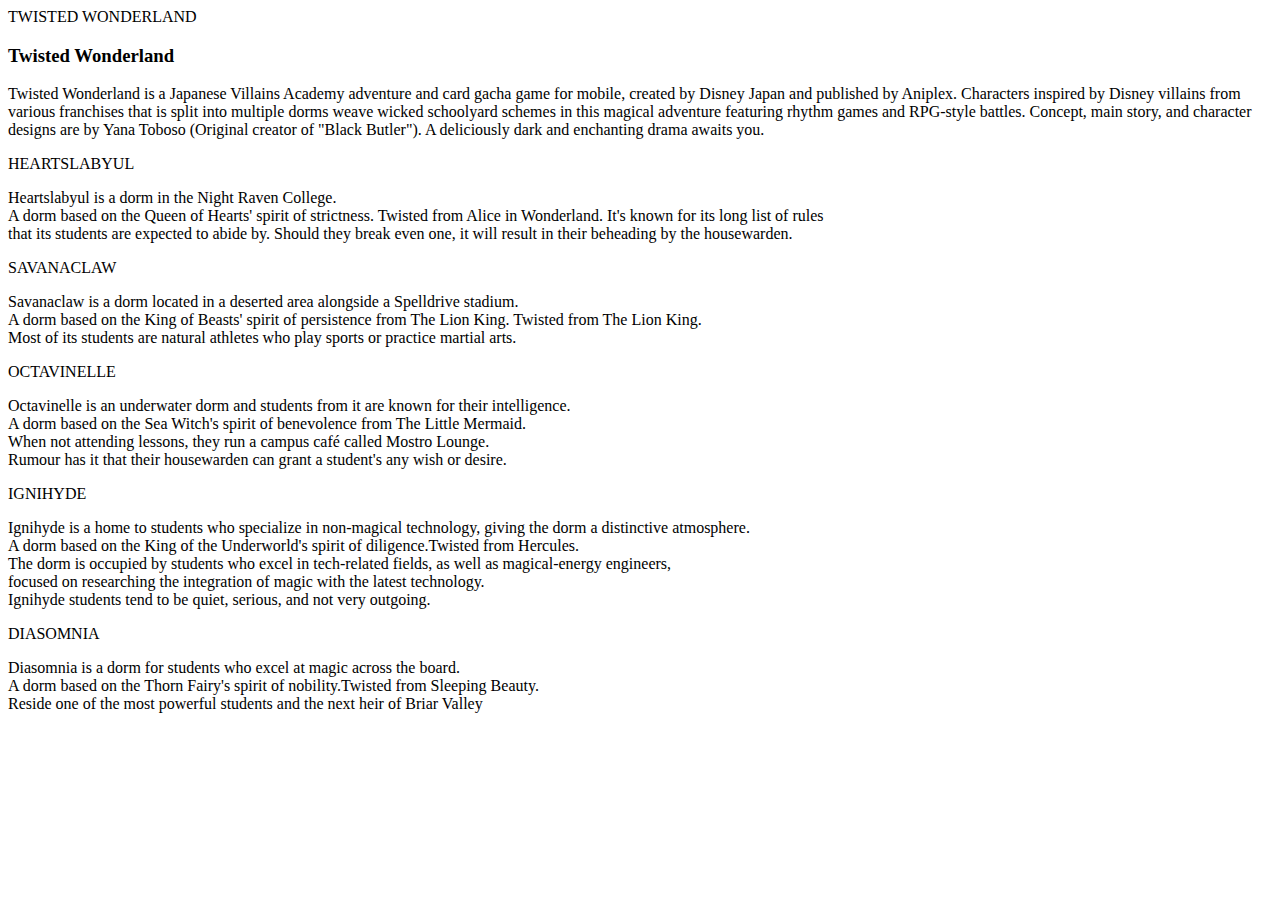
==== index.html @ 28bdd107 "Create index.html" ====
<html lang="en">
<head>
    <meta charset="UTF-8">
    <meta name="viewport" content="width=device-width, initial-scale=1.0">
    <title>Document</title>
    <link rel="stylesheet" href="style.css">
</head>
<body>
    <div class="bg">
        <div class="caption">
            <span class="border">TWISTED WONDERLAND</span>
        </div></div>
    <div class="parallax"></div>
<div class="word">
    <h3>Twisted Wonderland</h3>
        <p>Twisted Wonderland is a Japanese Villains Academy adventure and card gacha game for mobile, created by Disney Japan and published by Aniplex. Characters inspired by Disney villains from various franchises that is split into multiple dorms weave wicked schoolyard schemes in this magical adventure featuring rhythm games and RPG-style battles. Concept, main story, and character designs are by Yana Toboso (Original creator of "Black Butler").
            A deliciously dark and enchanting drama awaits you.</p>
</div>
<div class="Bg2">
    <div class="caption2">
        <span class="border2">HEARTSLABYUL</span>
    </div>

</div>
<div class="seken">
    <p>
        Heartslabyul is a dorm in the Night Raven College.<br>
        A dorm based on the Queen of Hearts' spirit of strictness. Twisted from Alice in Wonderland. It's known for its long list of rules<br>that its students are expected to abide by. Should they break even one, it will result in their beheading by the housewarden.
    </p>
</div>
    <div class="Bg3">
        <div class="caption3">
            <span class="border3">SAVANACLAW</span>
        </div></div>
        <div class="seken2">
     <p>
        Savanaclaw is a dorm located in a deserted area alongside a Spelldrive stadium.<br>
        A dorm based on the King of Beasts' spirit of persistence from The Lion King.
        Twisted from The Lion King.<br>Most of its students are natural athletes who play sports or practice martial arts.
    </p>
</div>
</div>
<div class="Bg4">
    <div class="caption4">
        <span class="border4">OCTAVINELLE</span>
    </div></div>
    <div class="seken4">
 <p>
    Octavinelle is an underwater dorm and students from it are known for their intelligence.
    <br>A dorm based on the Sea Witch's spirit of benevolence from The Little Mermaid.
    <br>When not attending lessons, they run a campus café called Mostro Lounge.
    <br>Rumour has it that their housewarden can grant a student's any wish or desire.
</p>
</div>
<div class="Bg5">
    <div class="caption5">
        <span class="border5">IGNIHYDE</span>
    </div></div>
    <div class="seken5">
 <p>
    Ignihyde is a home to students who specialize in non-magical technology, giving the dorm a distinctive atmosphere.
    <br>A dorm based on the King of the Underworld's spirit of diligence.Twisted from Hercules.
    <br>The dorm is occupied by students who excel in tech-related fields, as well as magical-energy engineers,
    <br>focused on researching the integration of magic with the latest technology.
    <br>Ignihyde students tend to be quiet, serious, and not very outgoing.
</p>
</div>
</div>
</div>
<div class="Bg6">
    <div class="caption6">
        <span class="border6">DIASOMNIA</span>
    </div></div>
    <div class="seken6">
 <p>
    Diasomnia is a dorm for students who excel at magic across the board.
    <br>A dorm based on the Thorn Fairy's spirit of nobility.Twisted from Sleeping Beauty.
    <br>Reside one of the most powerful students and the next heir of Briar Valley
</p>
</div>
</div>
    
</div>
</body>
</html>
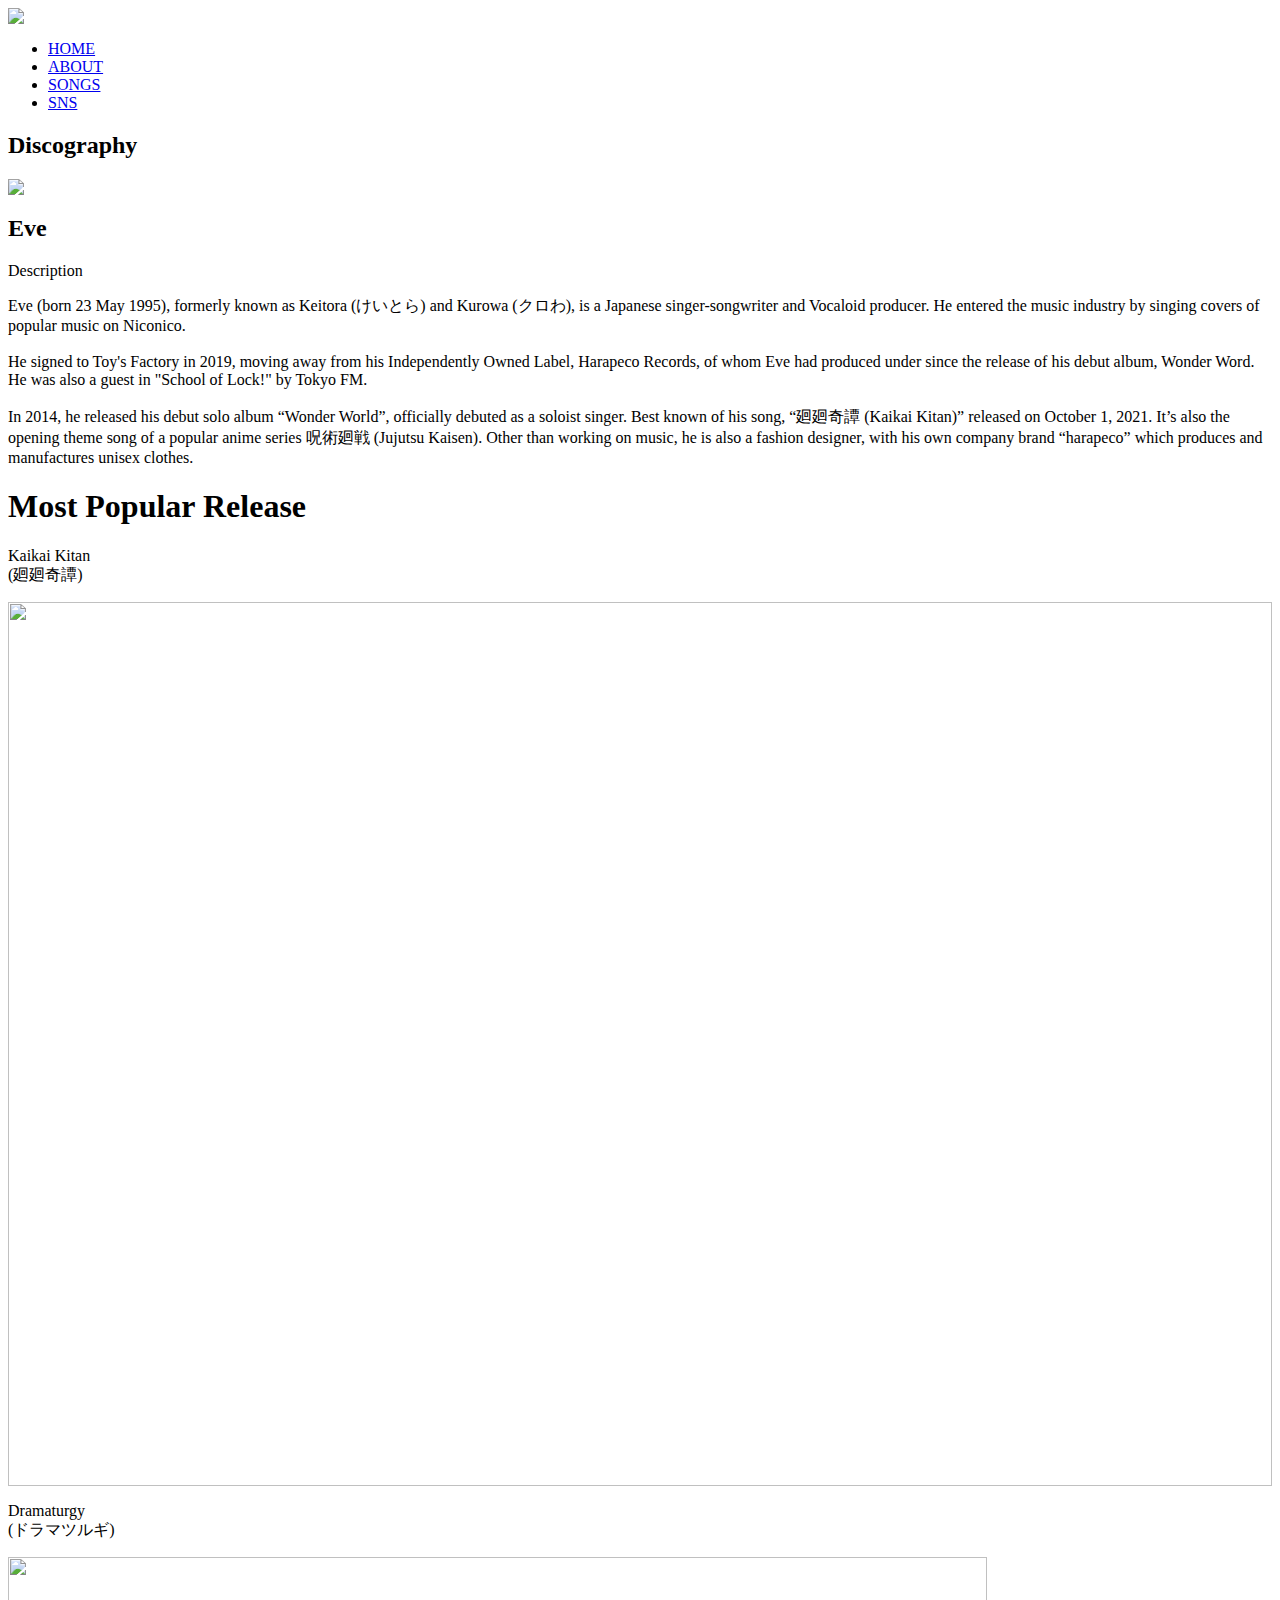
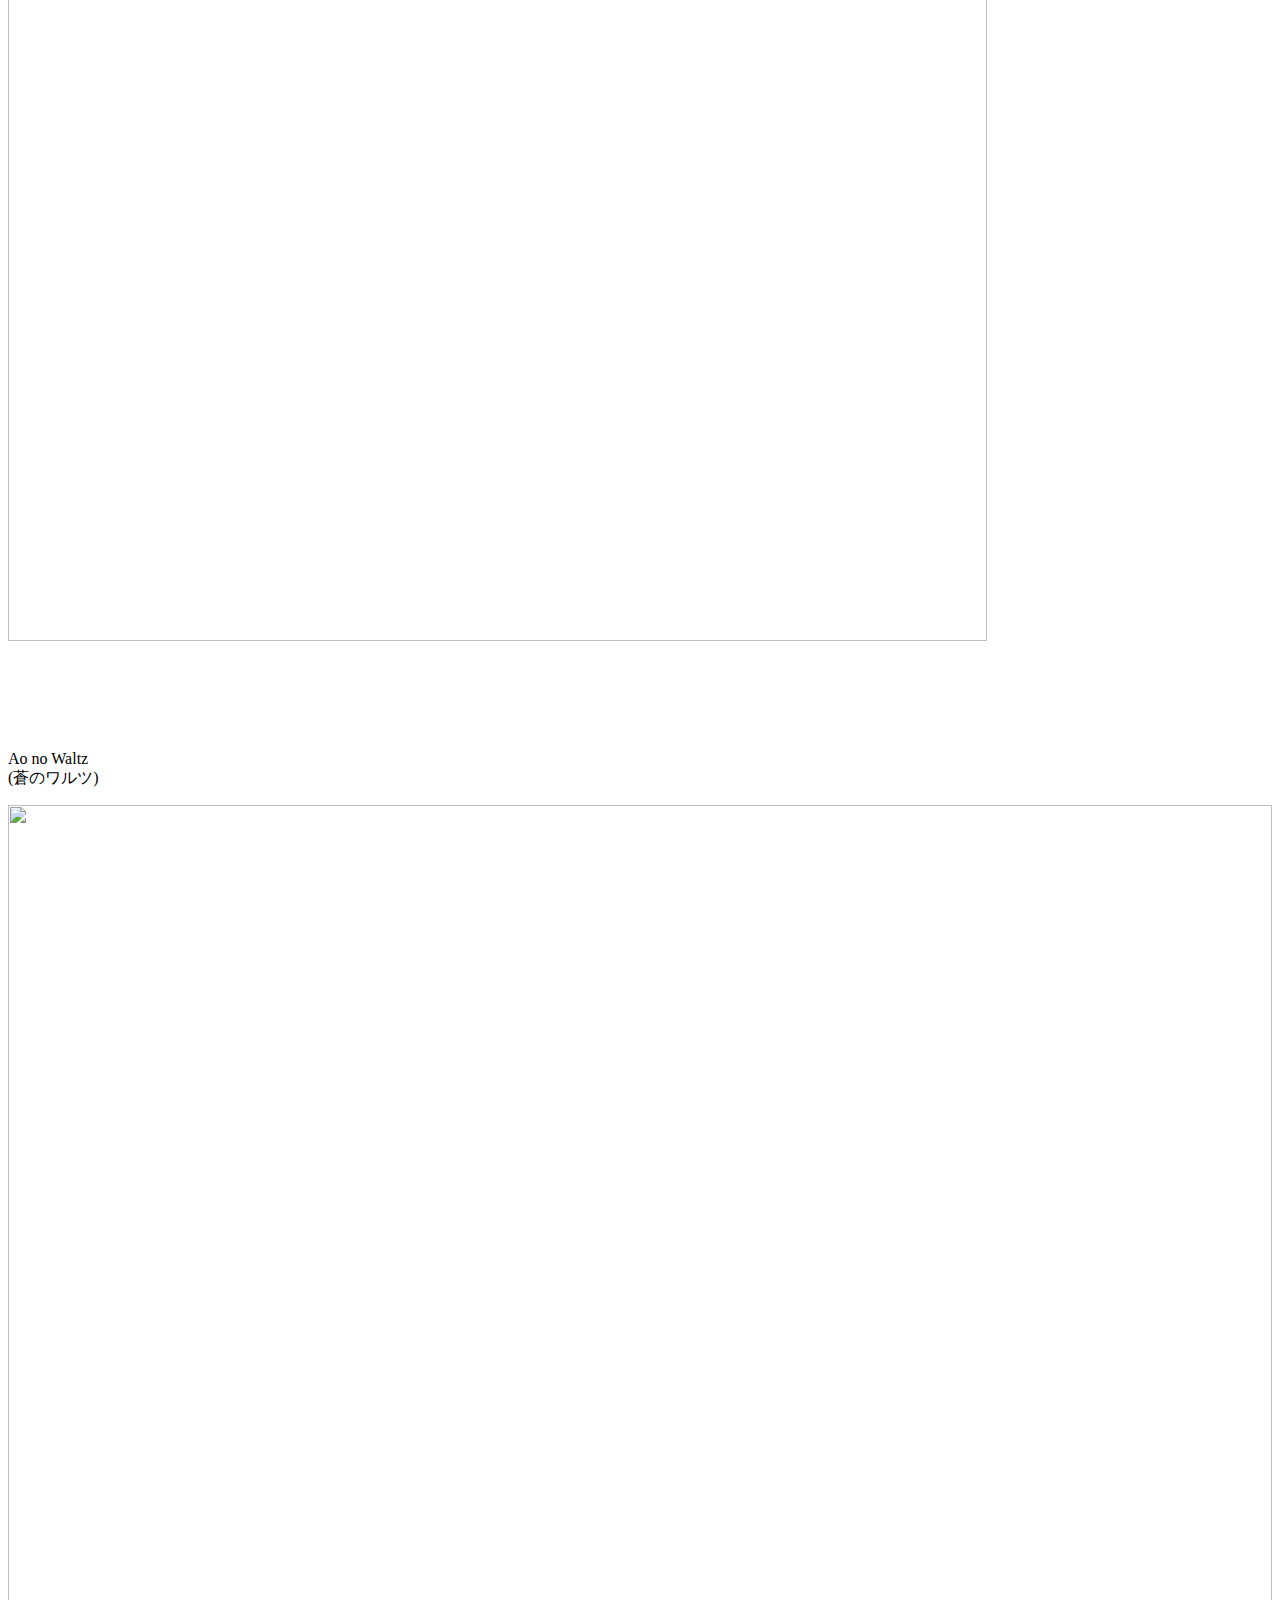
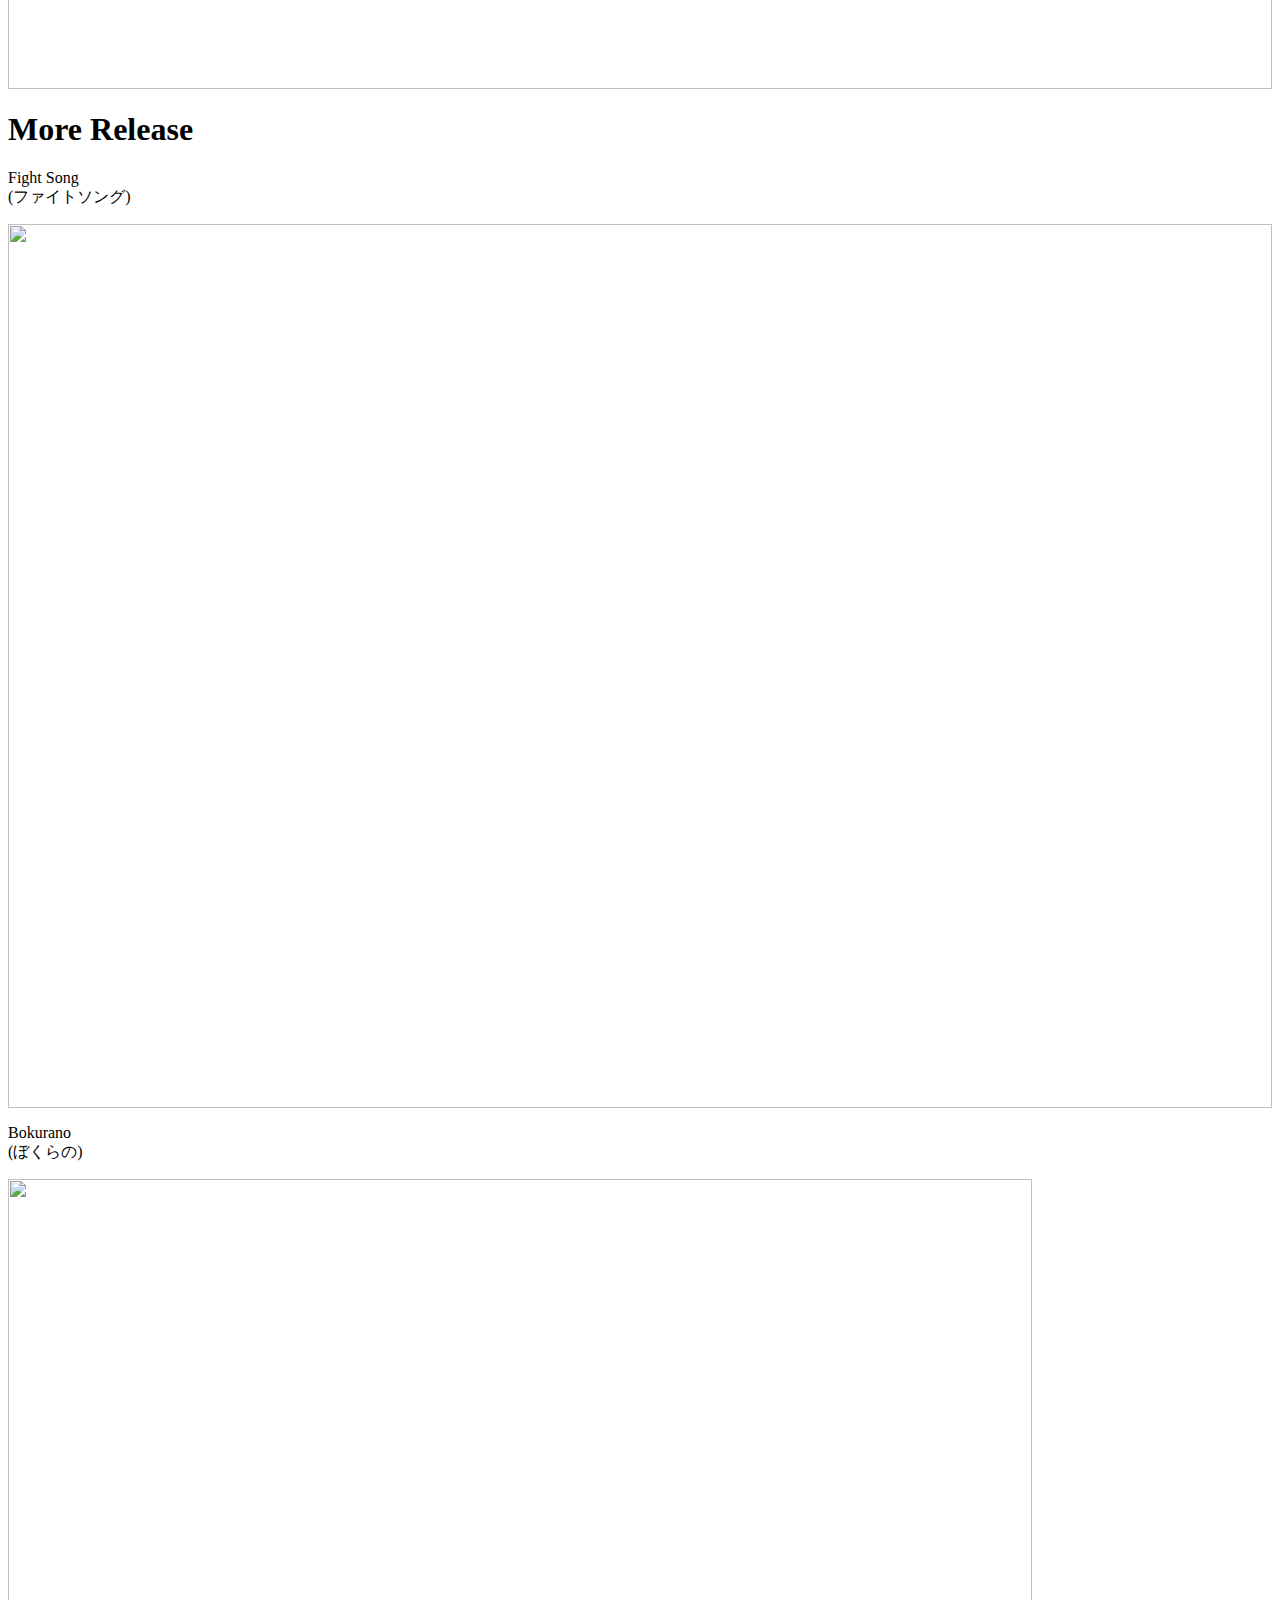
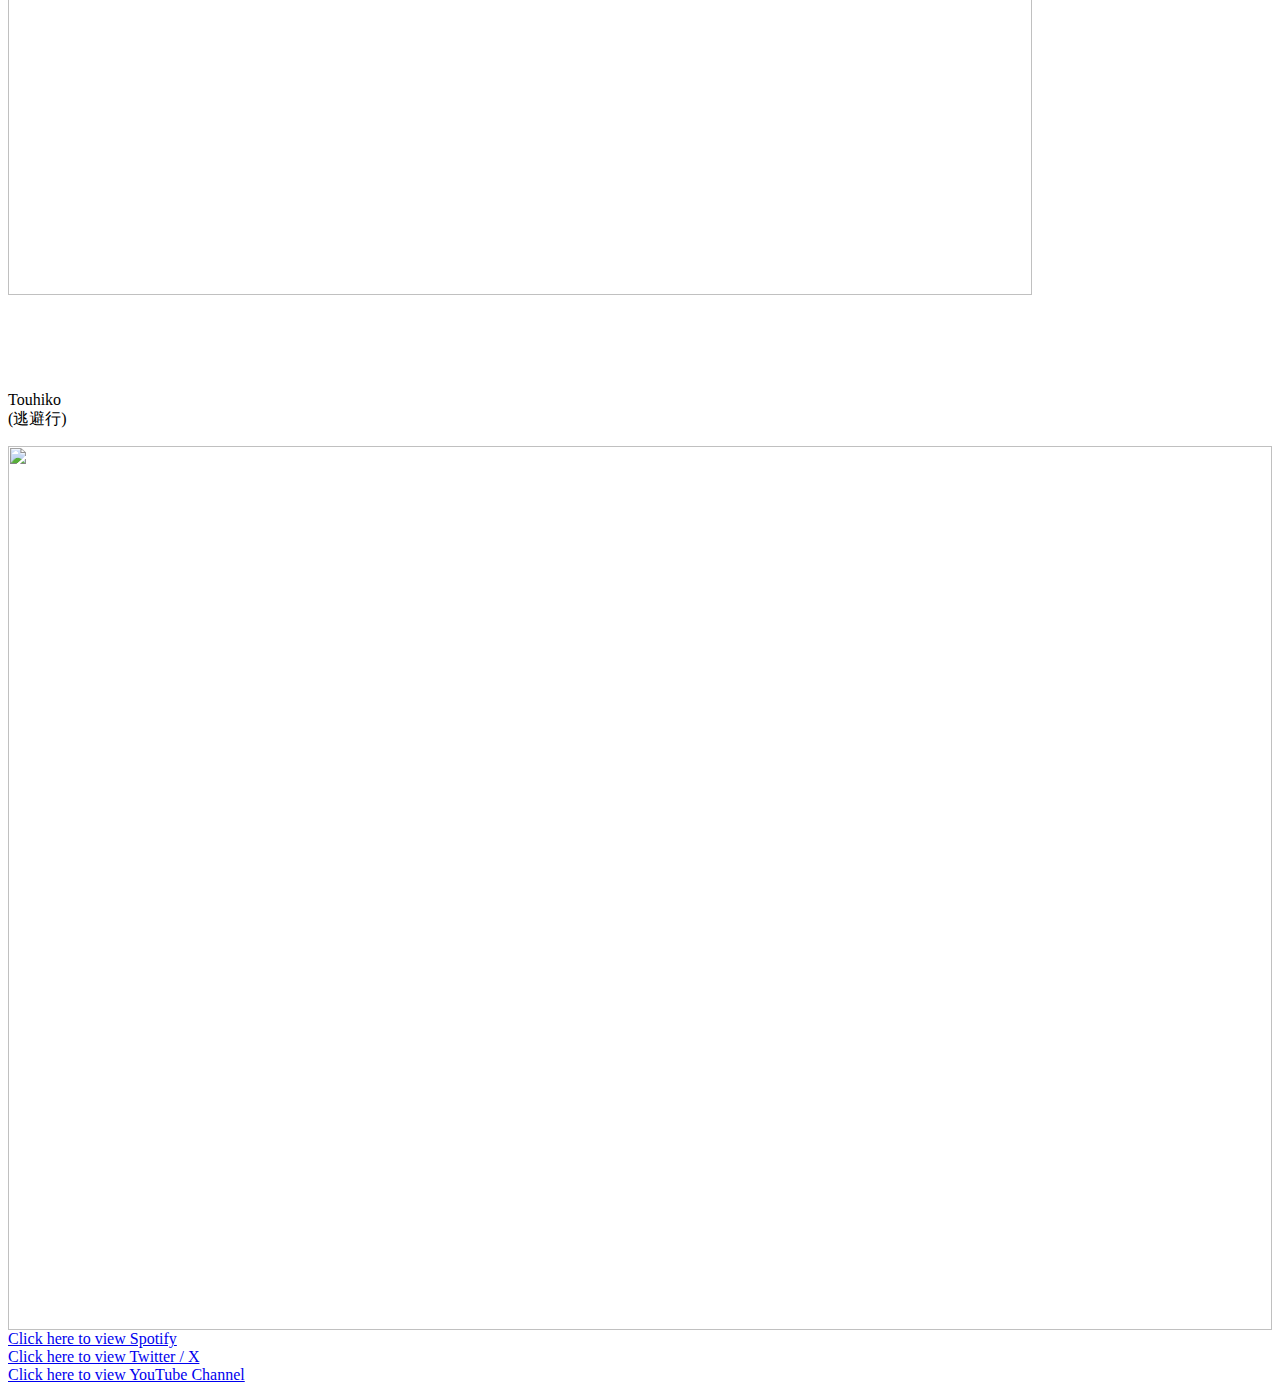
==== commit 91927f45: "Update index.html" ====
--- a/index.html
+++ b/index.html
@@ -2,84 +2,76 @@
 <head>
     <meta charset="UTF-8">
     <meta name="viewport" content="width=device-width, initial-scale=1.0">
-    <title>Document</title>
+    <title>Singe Web Page Design</title>
     <link rel="stylesheet" href="style.css">
 </head>
 <body>
-    <div class="bg">
-        <div class="caption">
-            <span class="border">TWISTED WONDERLAND</span>
-        </div></div>
-    <div class="parallax"></div>
-<div class="word">
-    <h3>Twisted Wonderland</h3>
-        <p>Twisted Wonderland is a Japanese Villains Academy adventure and card gacha game for mobile, created by Disney Japan and published by Aniplex. Characters inspired by Disney villains from various franchises that is split into multiple dorms weave wicked schoolyard schemes in this magical adventure featuring rhythm games and RPG-style battles. Concept, main story, and character designs are by Yana Toboso (Original creator of "Black Butler").
-            A deliciously dark and enchanting drama awaits you.</p>
-</div>
-<div class="Bg2">
-    <div class="caption2">
-        <span class="border2">HEARTSLABYUL</span>
+    <div class="grid-container">
+    <div class="header">
+        <img class="logo" src="evee logo.svg">
+    <ul>
+        <li><a href="home.html">HOME</a></li>
+        <li><a href="about.html">ABOUT</a></li>
+        <li><a href="songs.html">SONGS</a></li>
+        <li><a href="sns.html">SNS</a></li>
+    </ul>  
+        <h2>Discography</h2>
+        <img src="Eveee.png" style="max-width:30%;height: auto;">
+        <h2>Eve</h2>
+    </div>
+   
+    <div class="description">
+        <h>Description</h>
+        <p>Eve (born 23 May 1995), formerly known as Keitora (けいとら) and Kurowa (クロわ), is a Japanese singer-songwriter and Vocaloid producer. He entered the music industry by singing covers of popular music on Niconico.
+        <br><br>He signed to Toy's Factory in 2019, moving away from his Independently Owned Label, Harapeco Records, of whom Eve had produced under since the release of his debut album, Wonder Word. He was also a guest in "School of Lock!" by Tokyo FM.
+        <br><br>In 2014, he released his debut solo album “Wonder World”, officially debuted as a soloist singer.
+
+        Best known of his song, “廻廻奇譚 (Kaikai Kitan)” released on October 1, 2021. It’s also the opening theme song of a popular anime series 呪術廻戦 (Jujutsu Kaisen).
+        
+        Other than working on music, he is also a fashion designer, with his own company brand “harapeco” which produces and manufactures unisex clothes.
+        
+        
+    </p>
+    </div>
+    <div class="middle">
+        <h1>Most Popular Release</h1>
+    </div>
+    <div class="nav">
+        <p>Kaikai Kitan<br>(廻廻奇譚)</p>
+       <img src="kaikitan.jpg" width="100%">
     </div>
 
-</div>
-<div class="seken">
-    <p>
-        Heartslabyul is a dorm in the Night Raven College.<br>
-        A dorm based on the Queen of Hearts' spirit of strictness. Twisted from Alice in Wonderland. It's known for its long list of rules<br>that its students are expected to abide by. Should they break even one, it will result in their beheading by the housewarden.
-    </p>
-</div>
-    <div class="Bg3">
-        <div class="caption3">
-            <span class="border3">SAVANACLAW</span>
-        </div></div>
-        <div class="seken2">
-     <p>
-        Savanaclaw is a dorm located in a deserted area alongside a Spelldrive stadium.<br>
-        A dorm based on the King of Beasts' spirit of persistence from The Lion King.
-        Twisted from The Lion King.<br>Most of its students are natural athletes who play sports or practice martial arts.
-    </p>
-</div>
-</div>
-<div class="Bg4">
-    <div class="caption4">
-        <span class="border4">OCTAVINELLE</span>
-    </div></div>
-    <div class="seken4">
- <p>
-    Octavinelle is an underwater dorm and students from it are known for their intelligence.
-    <br>A dorm based on the Sea Witch's spirit of benevolence from The Little Mermaid.
-    <br>When not attending lessons, they run a campus café called Mostro Lounge.
-    <br>Rumour has it that their housewarden can grant a student's any wish or desire.
-</p>
-</div>
-<div class="Bg5">
-    <div class="caption5">
-        <span class="border5">IGNIHYDE</span>
-    </div></div>
-    <div class="seken5">
- <p>
-    Ignihyde is a home to students who specialize in non-magical technology, giving the dorm a distinctive atmosphere.
-    <br>A dorm based on the King of the Underworld's spirit of diligence.Twisted from Hercules.
-    <br>The dorm is occupied by students who excel in tech-related fields, as well as magical-energy engineers,
-    <br>focused on researching the integration of magic with the latest technology.
-    <br>Ignihyde students tend to be quiet, serious, and not very outgoing.
-</p>
-</div>
-</div>
-</div>
-<div class="Bg6">
-    <div class="caption6">
-        <span class="border6">DIASOMNIA</span>
-    </div></div>
-    <div class="seken6">
- <p>
-    Diasomnia is a dorm for students who excel at magic across the board.
-    <br>A dorm based on the Thorn Fairy's spirit of nobility.Twisted from Sleeping Beauty.
-    <br>Reside one of the most powerful students and the next heir of Briar Valley
-</p>
-</div>
-</div>
+    <div class="content">
+        <p>Dramaturgy<br>(ドラマツルギ)</p>
+        <img src="dramaturgy.jpg" width="88%">
+    </div>
+    <div class="content2">
+        <p>Ao no Waltz<br>(蒼のワルツ)</p>
+        <img src="ao no waltz.jpg" width="100%">
+    </div>
+    <div class="after">
+        <h1>More Release</h1>
+    </div>
+    <div class="con">
+        <p>Fight Song<br>(ファイトソング)</p>
+        <img src="fight song.jpg" width="100%">
+    </div>
+    <div class="con2">
+        <p>Bokurano<br>(ぼくらの)</p>
+        <img src="bokurano.png" width="90%">
+    </div>
+    <div class="con3">
+        <p>Touhiko<br>(逃避行)</p>
+        <img src="touhiko.jpg" width="100%">
+    </div>
+    <div class="foot">
+        <a href="https://open.spotify.com/artist/58oPVy7oihAEXE0Ott6JOf?si=9VVYxspTR9eQPOdFZSfBtQ">Click here to view Spotify</a>
+        </div>
+        <div class="foot2">
+            <a href="https://twitter.com/oO0Eve0Oo">Click here to view Twitter / X</a>
+            </div>    
+    <div class="footer">
+    <a href="https://www.youtube.com/@ooo0eve0ooo">Click here to view YouTube Channel</a>
+    </div>
     
 </div>
-</body>
-</html>
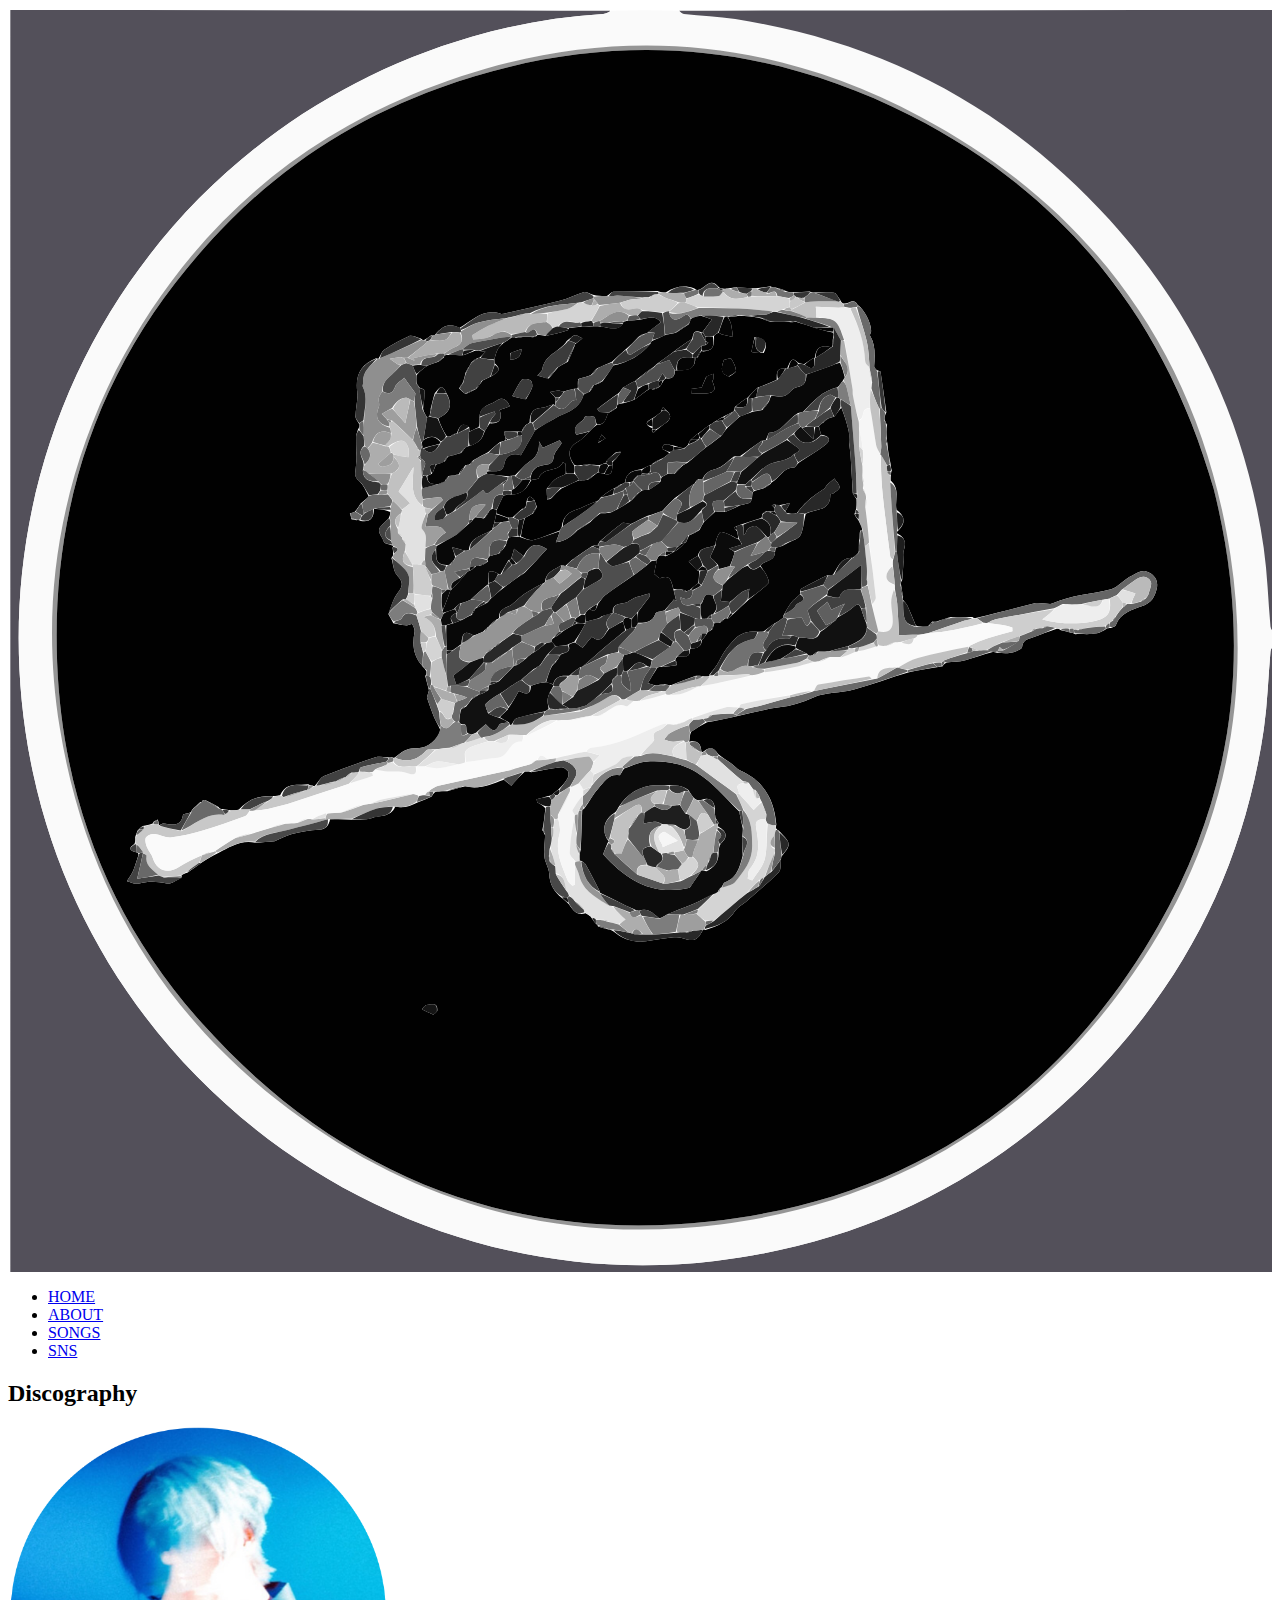
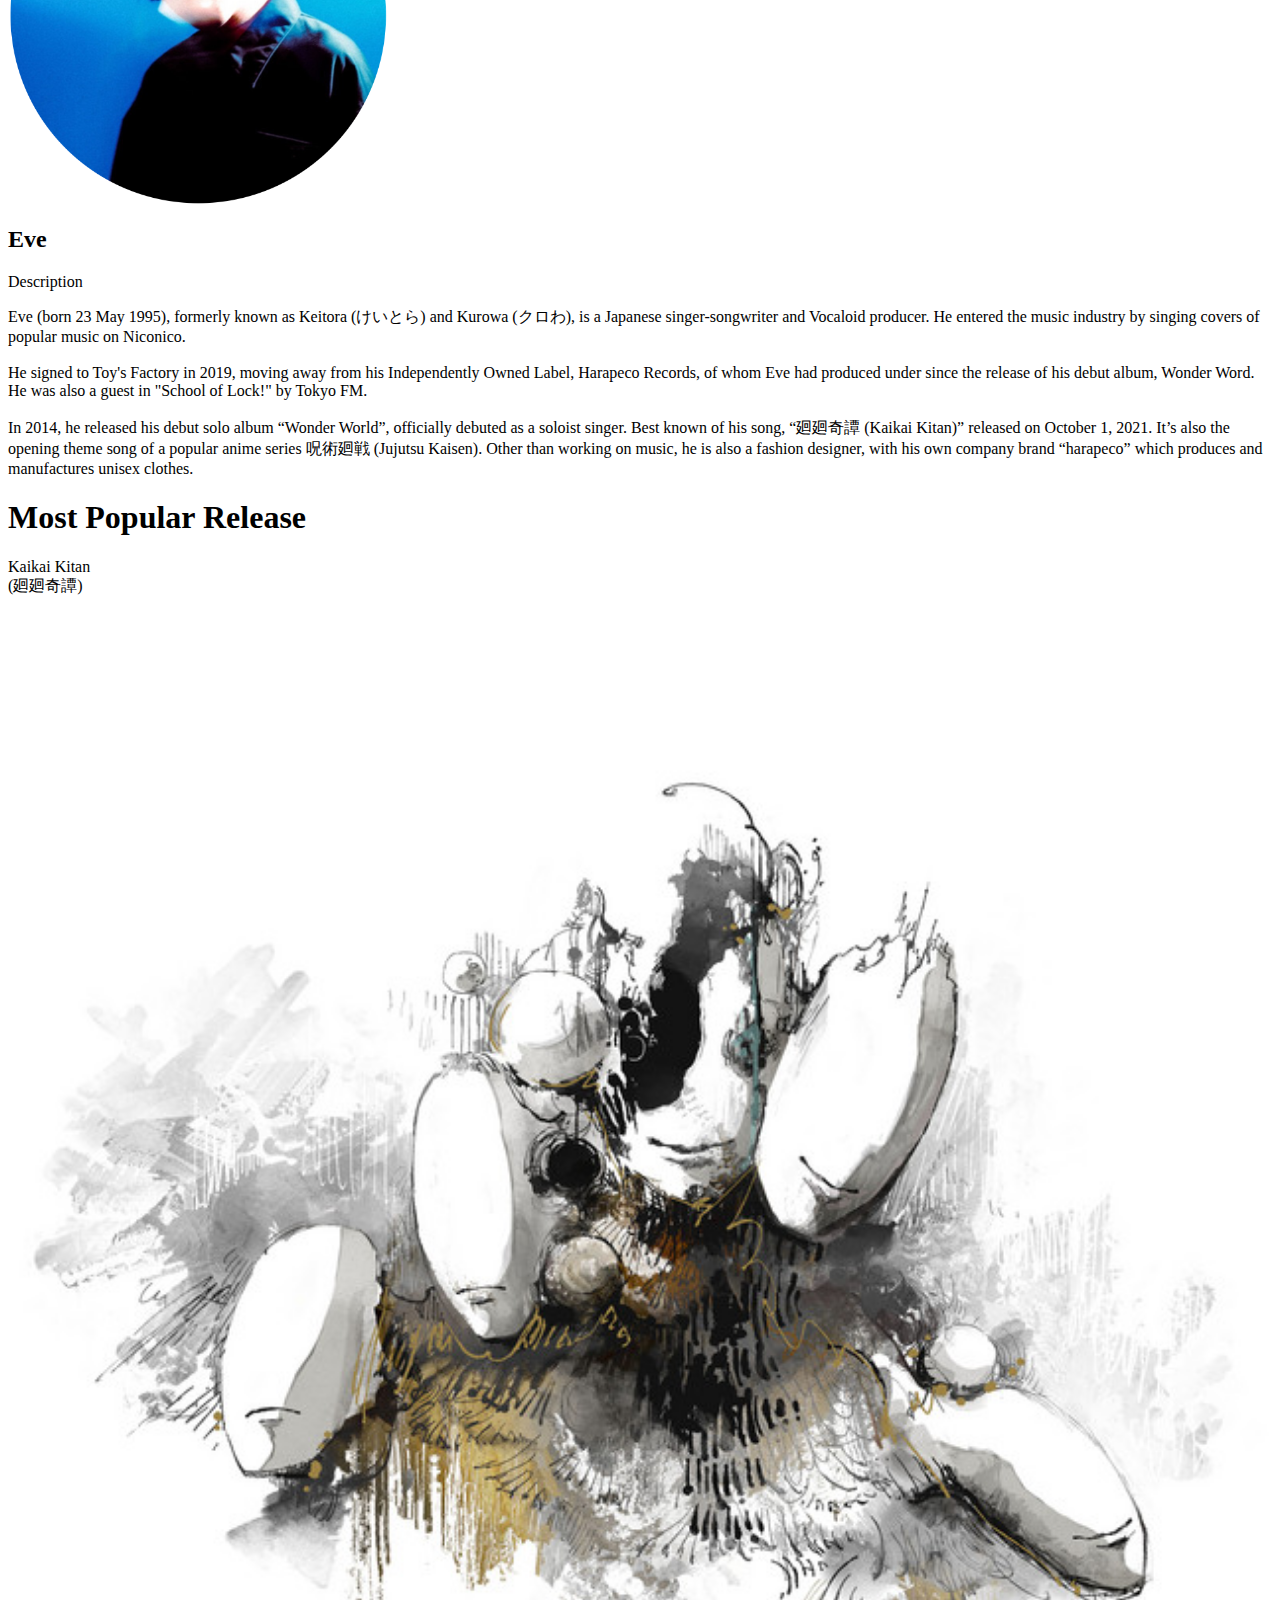
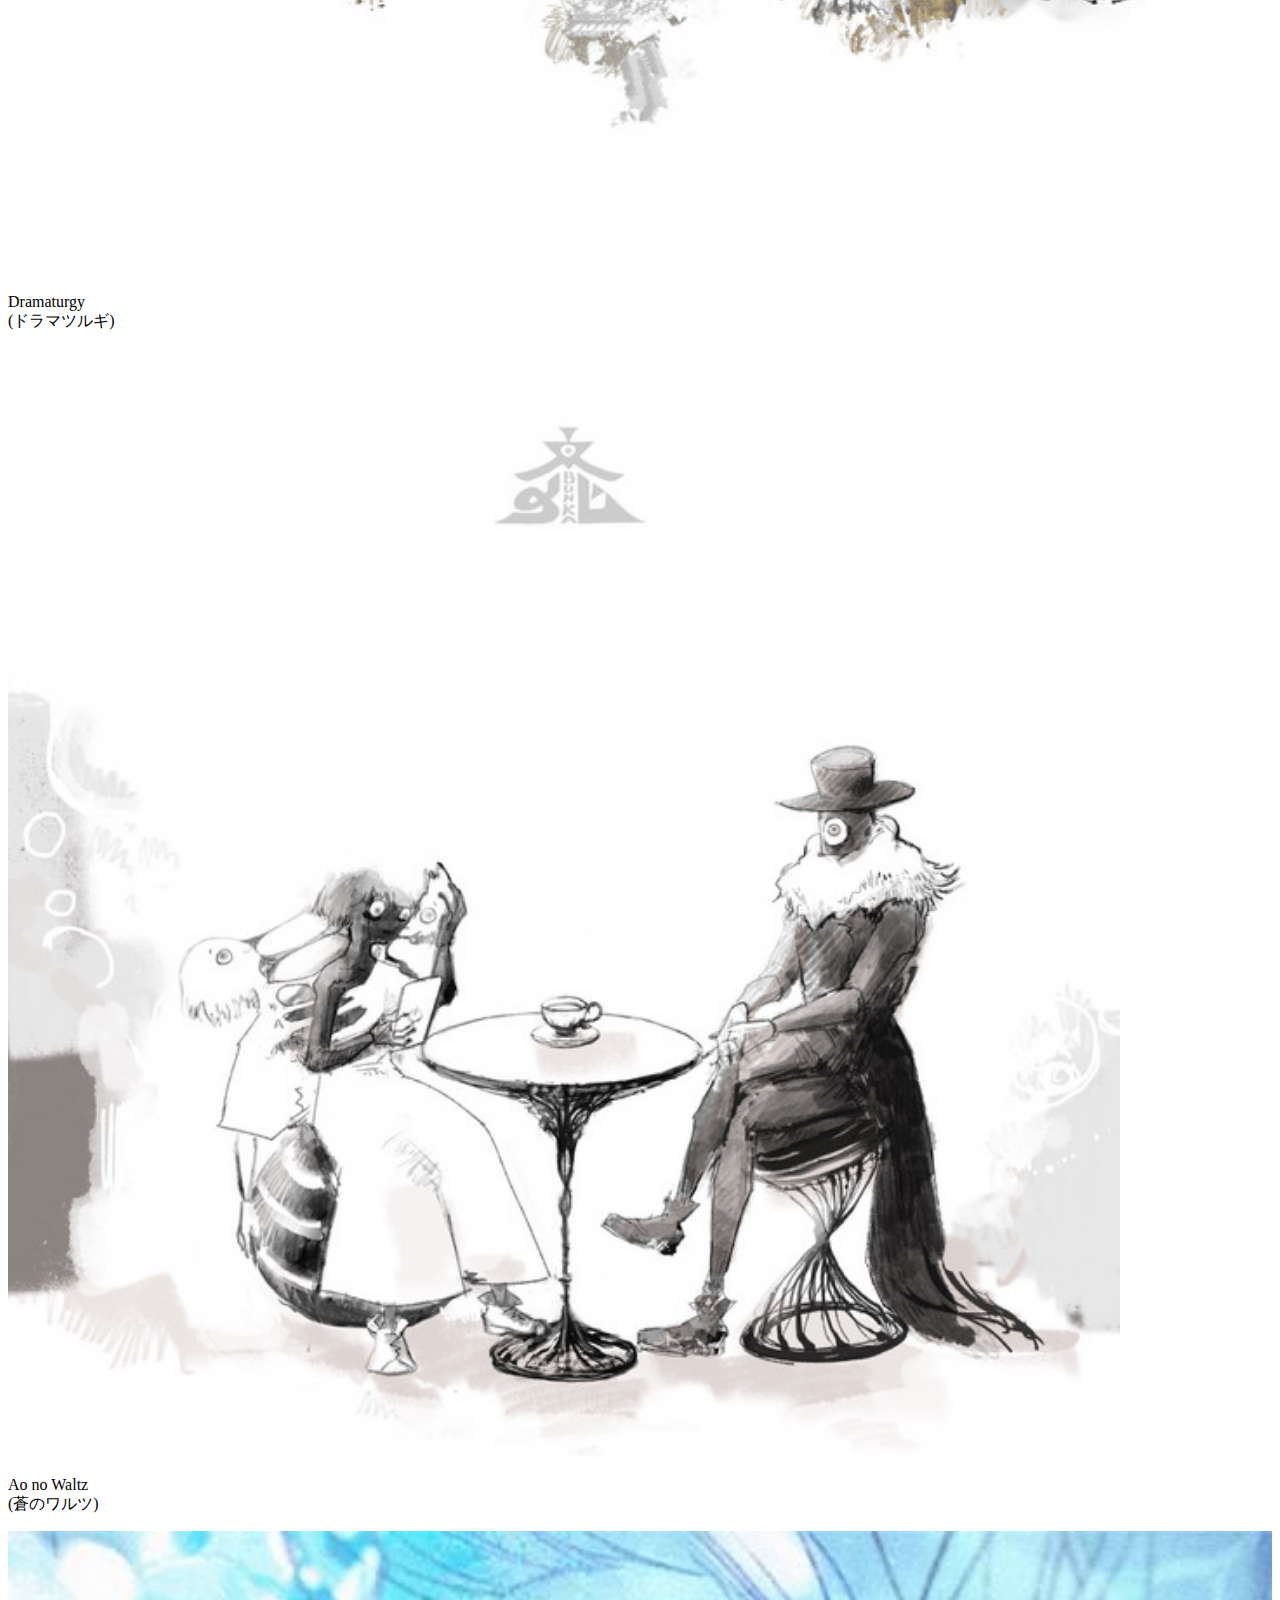
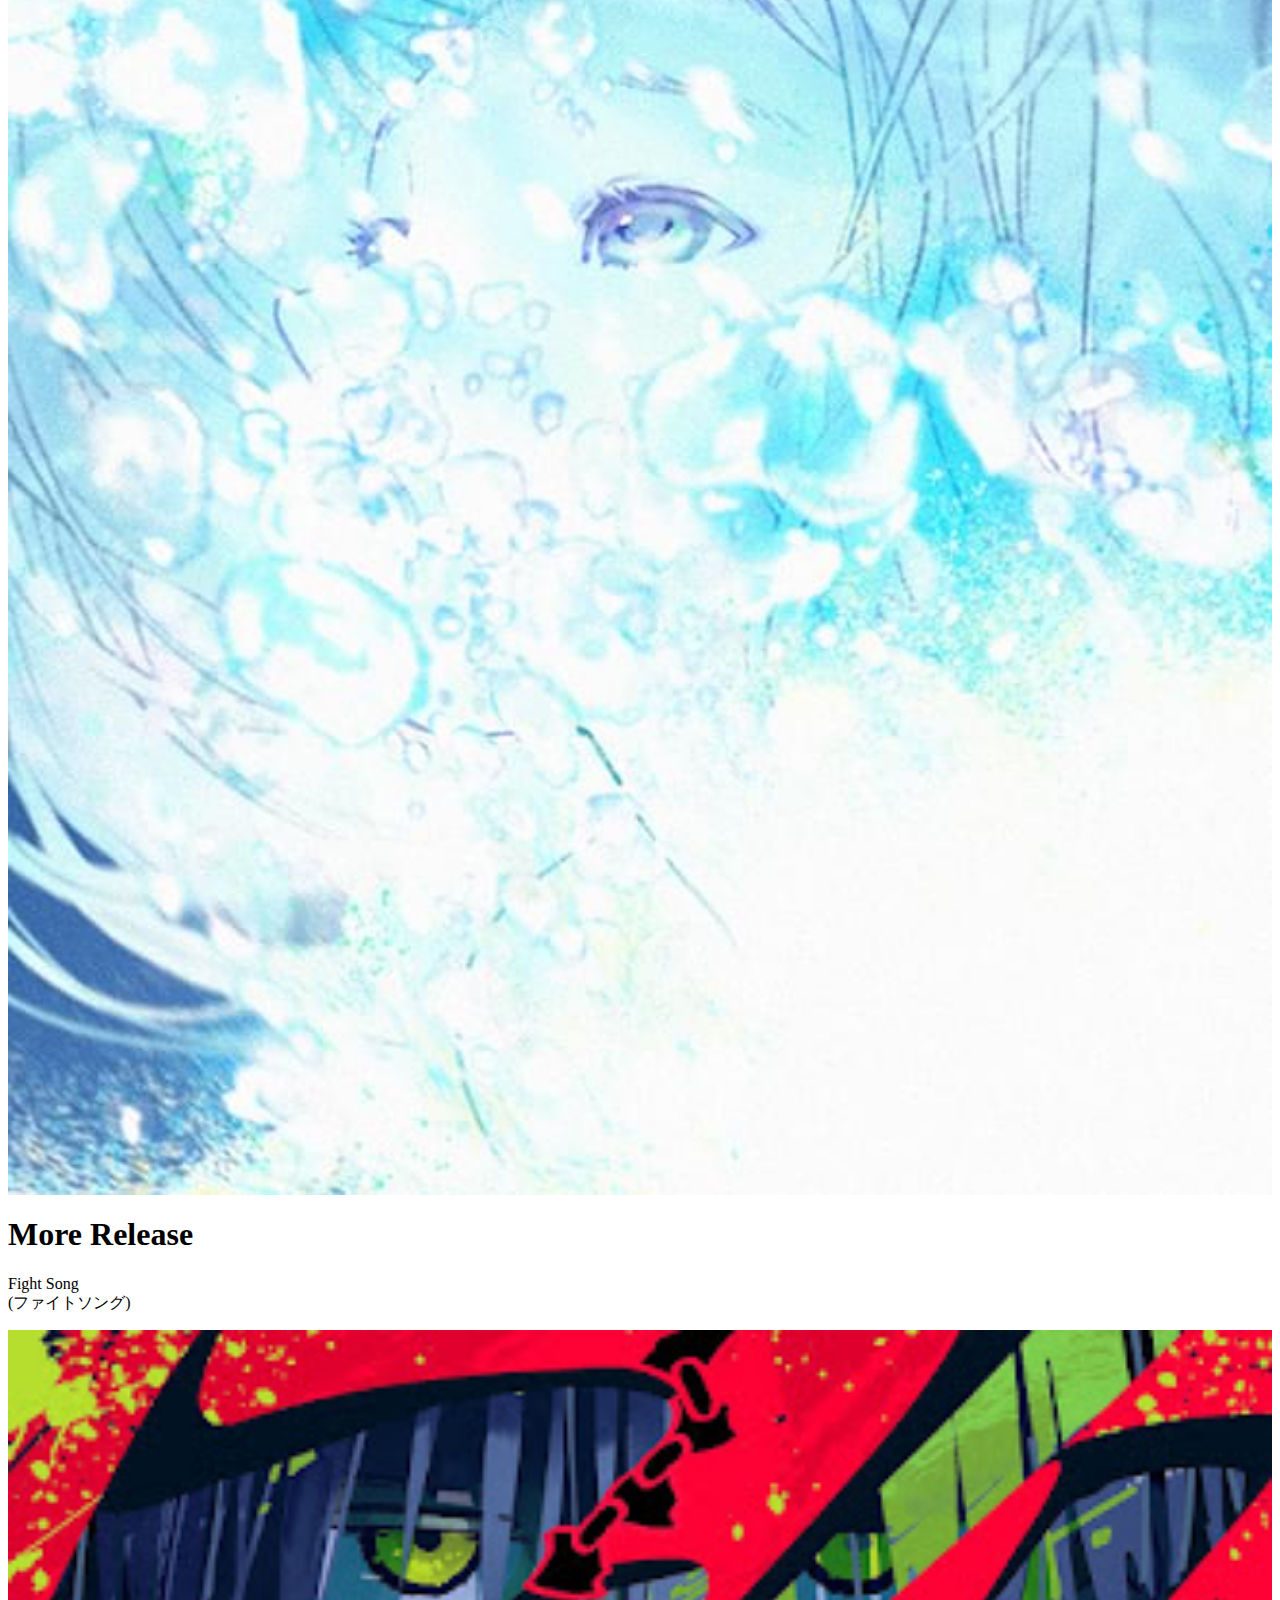
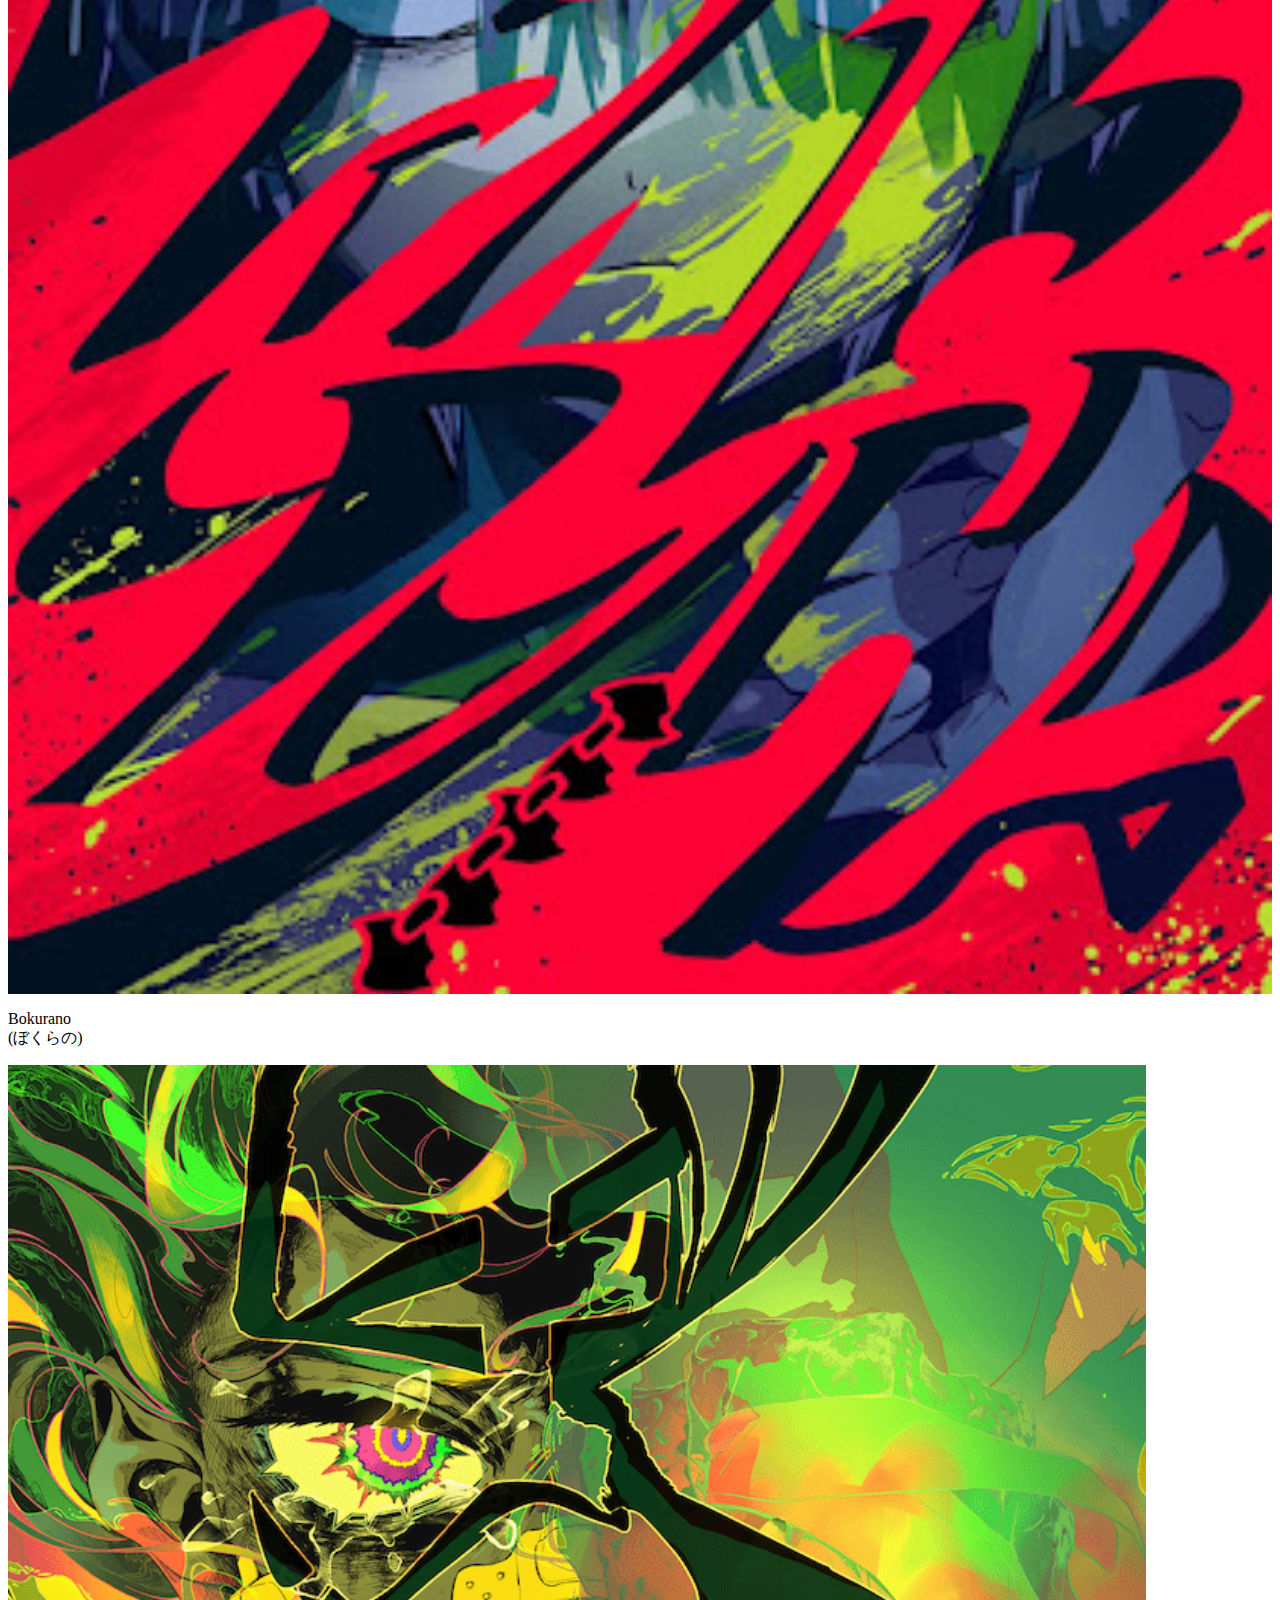
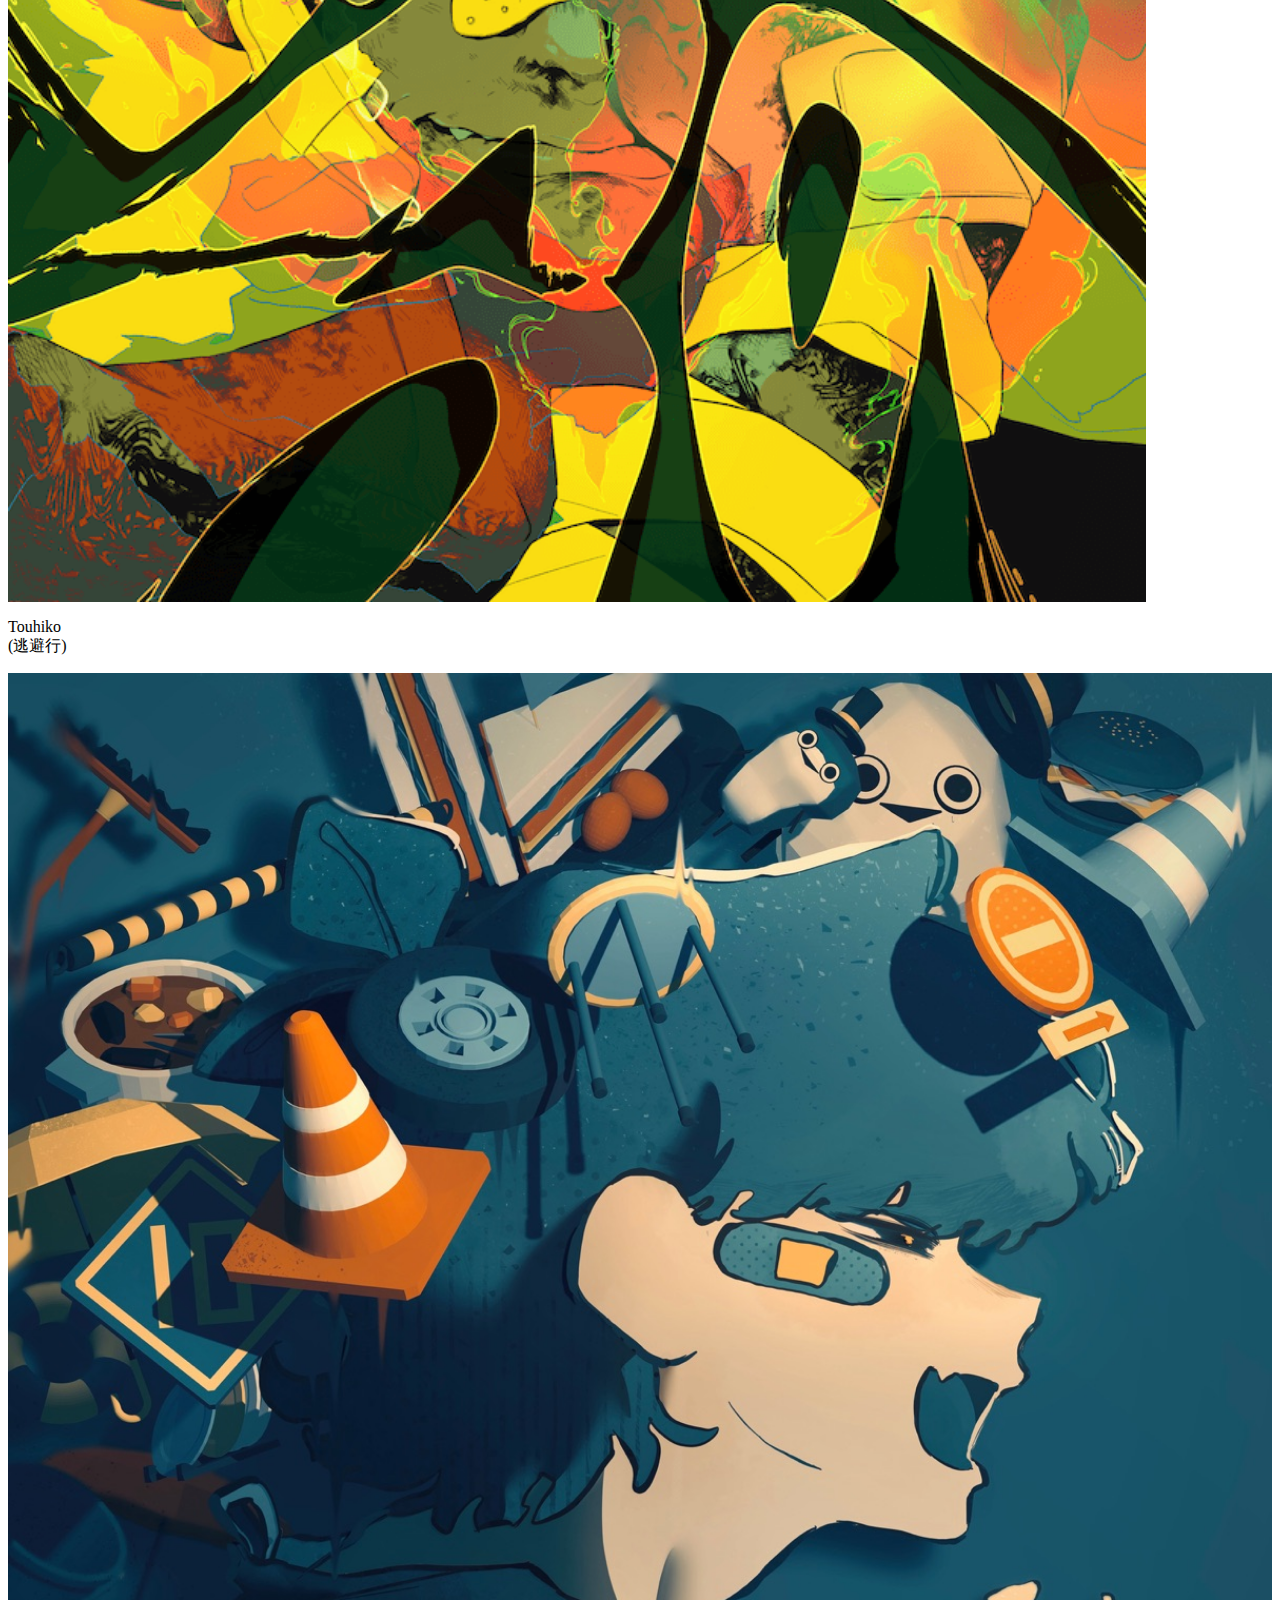
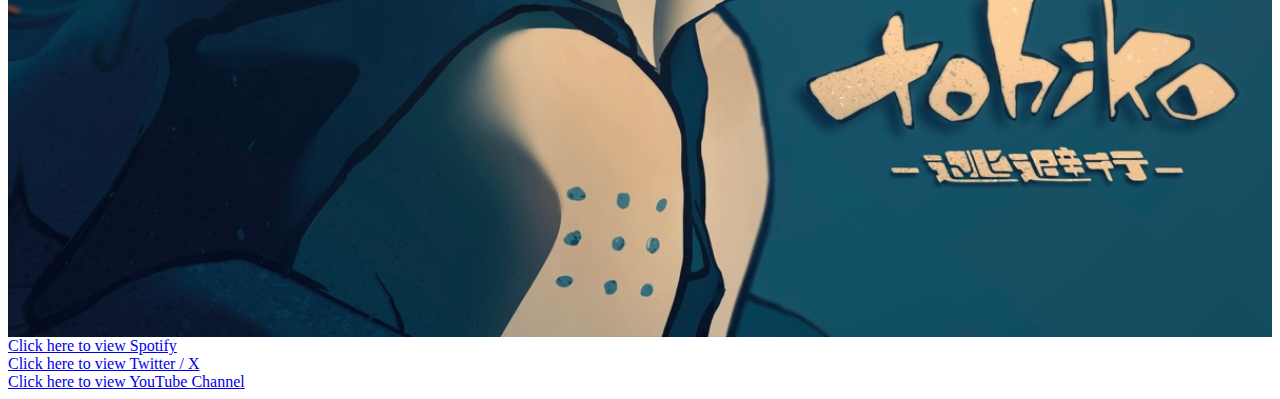
==== commit 3f7e76f7: "Update index.html" ====
(no text change in the page or its own stylesheets)
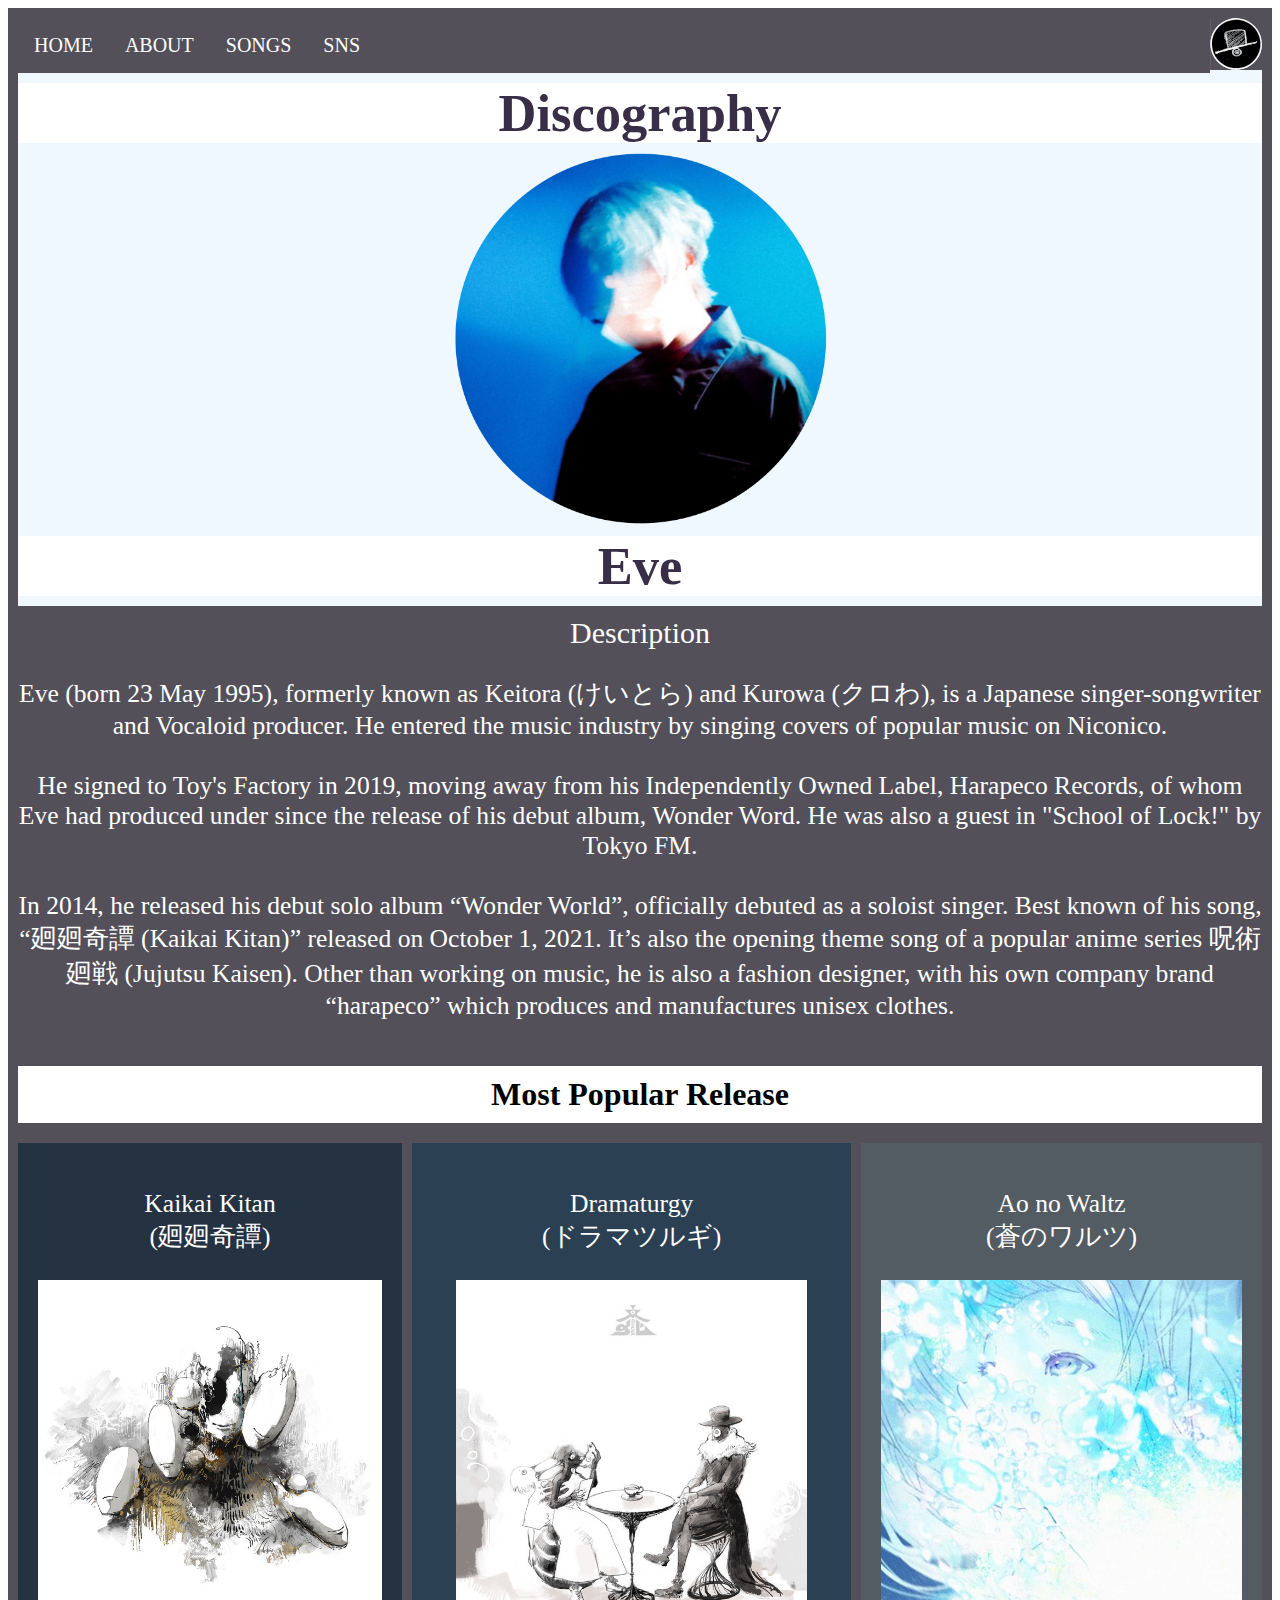
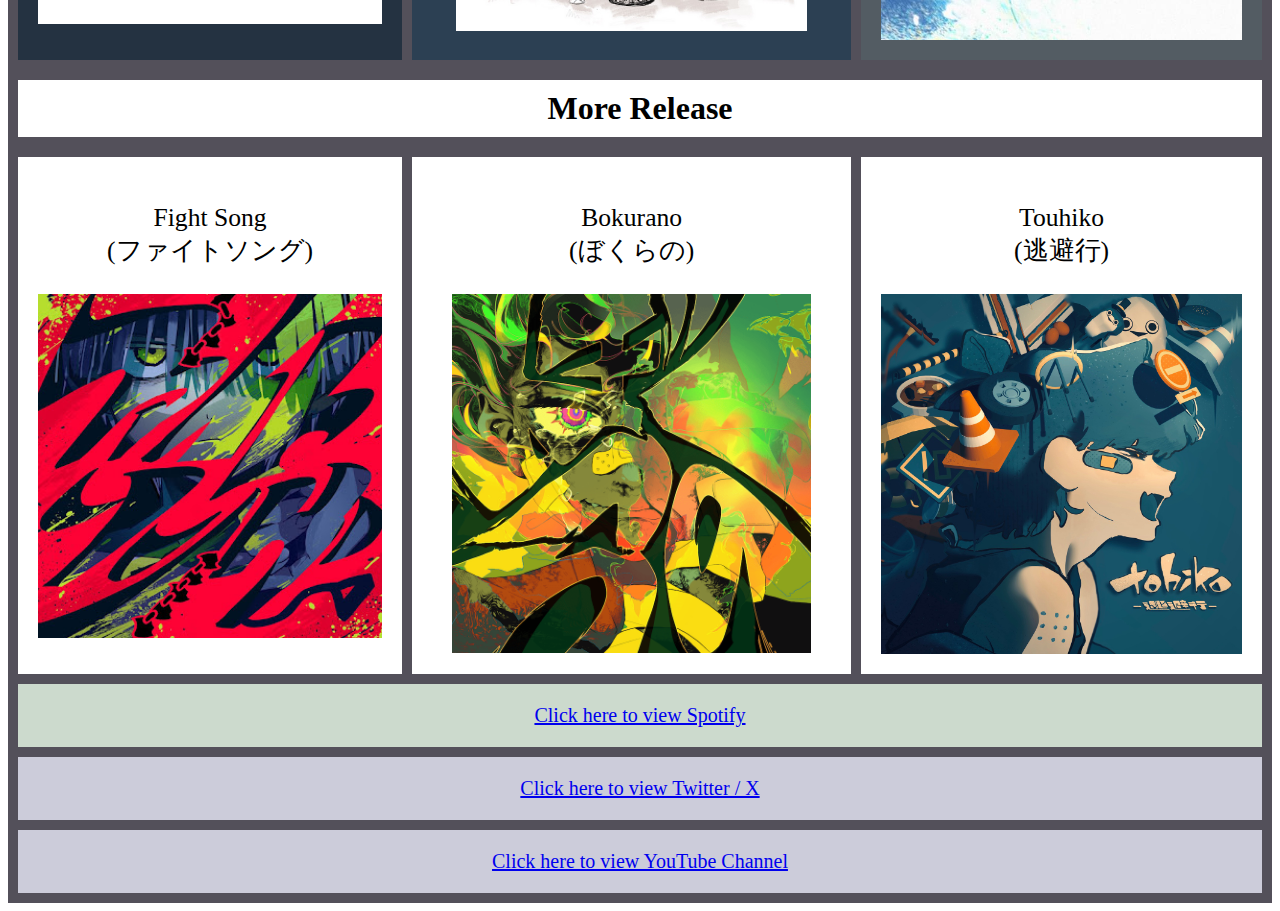
==== commit 61ce4ea1: "Update index.html" ====
--- a/index.html
+++ b/index.html
@@ -3,7 +3,7 @@
     <meta charset="UTF-8">
     <meta name="viewport" content="width=device-width, initial-scale=1.0">
     <title>Singe Web Page Design</title>
-    <link rel="stylesheet" href="style.css">
+    <link rel="stylesheet" href="CSS/style.css">
 </head>
 <body>
     <div class="grid-container">
--- a/CSS/style.css
+++ b/CSS/style.css
@@ -0,0 +1,189 @@
+* {
+    box-sizing: border-box; 
+}
+.home {
+    background-color: black;
+}
+.logo {
+    width: 4.05vw;
+    float: right;
+}
+ul {
+    list-style: none;
+    margin: 0;
+    padding: 0;
+    overflow: hidden;
+    background-color: rgb(83, 80, 90);
+    opacity: 30px;
+    text-align: center;
+}
+li {
+    float: left;
+    text-align: center;
+}
+li a {
+    display: block;
+    text-align: center;
+    color: rgb(255, 255, 255);
+    padding: 16px;
+    text-decoration: none;
+}
+.grid-container {
+    display: grid;
+    grid-template-areas: 
+    'header header header header header header'
+    'des des des des des des'
+    'title title title title title title'
+    'nav nav content content content2 content2'
+    'mor mor mor mor mor mor'
+    'con con con2 con2 con3 con3'
+    'fot fot fot fot fot fot'
+    'foot foot foot foot foot foot'
+    'footer footer footer footer footer footer';
+    gap: 10px;
+    background-color: rgb(83, 80, 90);
+    padding: 10px;
+}
+.header {
+    background-image: url(./Background.png);
+    background-size: cover;
+    background-color: aliceblue;
+    
+    text-align: center;
+    font-size: 35px;
+    color: rgb(57, 46, 71);
+    grid-area: header;
+}
+h {
+    padding: 10px;
+    font-size: 30px;
+}
+p {
+    font-size: 2vw;
+}
+.description {
+    grid-area: des;
+    text-align: center;
+    color: white;
+}
+.middle {
+    grid-area: title;
+    text-align: center;
+}
+h1 {
+    text-align: center;
+    margin-top: 10px;
+    margin-bottom: 10px;
+    background-color: white;
+    padding: 10px;
+}
+h2 {
+    margin-top: 10px;
+    margin-bottom: 10px;
+    background-color: white;
+    
+}
+.nav {
+    color: white;
+    padding: 20px;
+    background-color: rgb(36, 50, 65);
+    grid-area: nav;
+    text-align: center;
+    width: 100%;
+}
+.nav ul {
+    list-style-type: none;
+}
+.content {
+    color: white;
+    width: 100%;
+    padding: 20px;
+    background-color: rgb(44, 64, 83);
+    grid-area: content;
+    text-align: center;
+}
+.content2 {
+    color: white;
+    width: 100%;
+    padding: 20px;
+    background-color: rgb(83, 92, 99);
+    grid-area: content2;
+    text-align: center;
+}
+.after {
+    grid-area: mor;
+    text-align: center;
+}
+.con {
+    color: rgb(0, 0, 0);
+    padding: 20px;
+    background-color: rgb(255, 255, 255);
+    grid-area: con;
+    text-align: center;
+    width: 100%;
+}
+.con2 {
+    color: rgb(0, 0, 0);
+    padding: 20px;
+    background-color: rgb(255, 255, 255);
+    grid-area: con2;
+    text-align: center;
+    width: 100%;
+}
+.con3 {
+    color: rgb(0, 0, 0);
+    padding: 20px;
+    background-color: rgb(255, 255, 255);
+    grid-area: con3;
+    text-align: center;
+    width: 100%;
+}
+.foot {
+    background-color: rgb(204, 218, 205);
+    padding: 20px;
+    text-align: center;
+    color: azure;
+    grid-area: fot; 
+}
+.foot2 {
+    background-color: rgb(204, 204, 218);
+    padding: 20px;
+    text-align: center;
+    color: azure;
+    grid-area: foot; 
+}
+.footer {
+    background-color: rgb(204, 204, 218);
+    padding: 20px;
+    text-align: center;
+    color: azure;
+    grid-area: footer;
+}
+
+a:hover {
+    background-color: rgb(13, 13, 44);
+    color: rgb(255, 255, 255);
+    padding: 15px;
+}
+
+a {
+    font-size: 20px;
+}
+@media (max-width: 800px) {
+    .grid-container  {
+      grid-template-areas: 
+      'header header header header header header'
+      'des des des des des des'
+      'title title title title title title'
+      'nav nav nav nav nav nav'
+      'content content content content content content'
+      'content2 content2 content2 content2 content2 content2'
+      'mor mor mor mor mor mor'
+      'con con con con con con'
+      'con2 con2 con2 con2 con2 con2'
+      'con3 con3 con3 con3 con3 con3'
+      'fot fot fot fot fot fot'
+      'foot foot foot foot foot foot'
+      'footer footer footer footer footer footer';
+    }
+  }
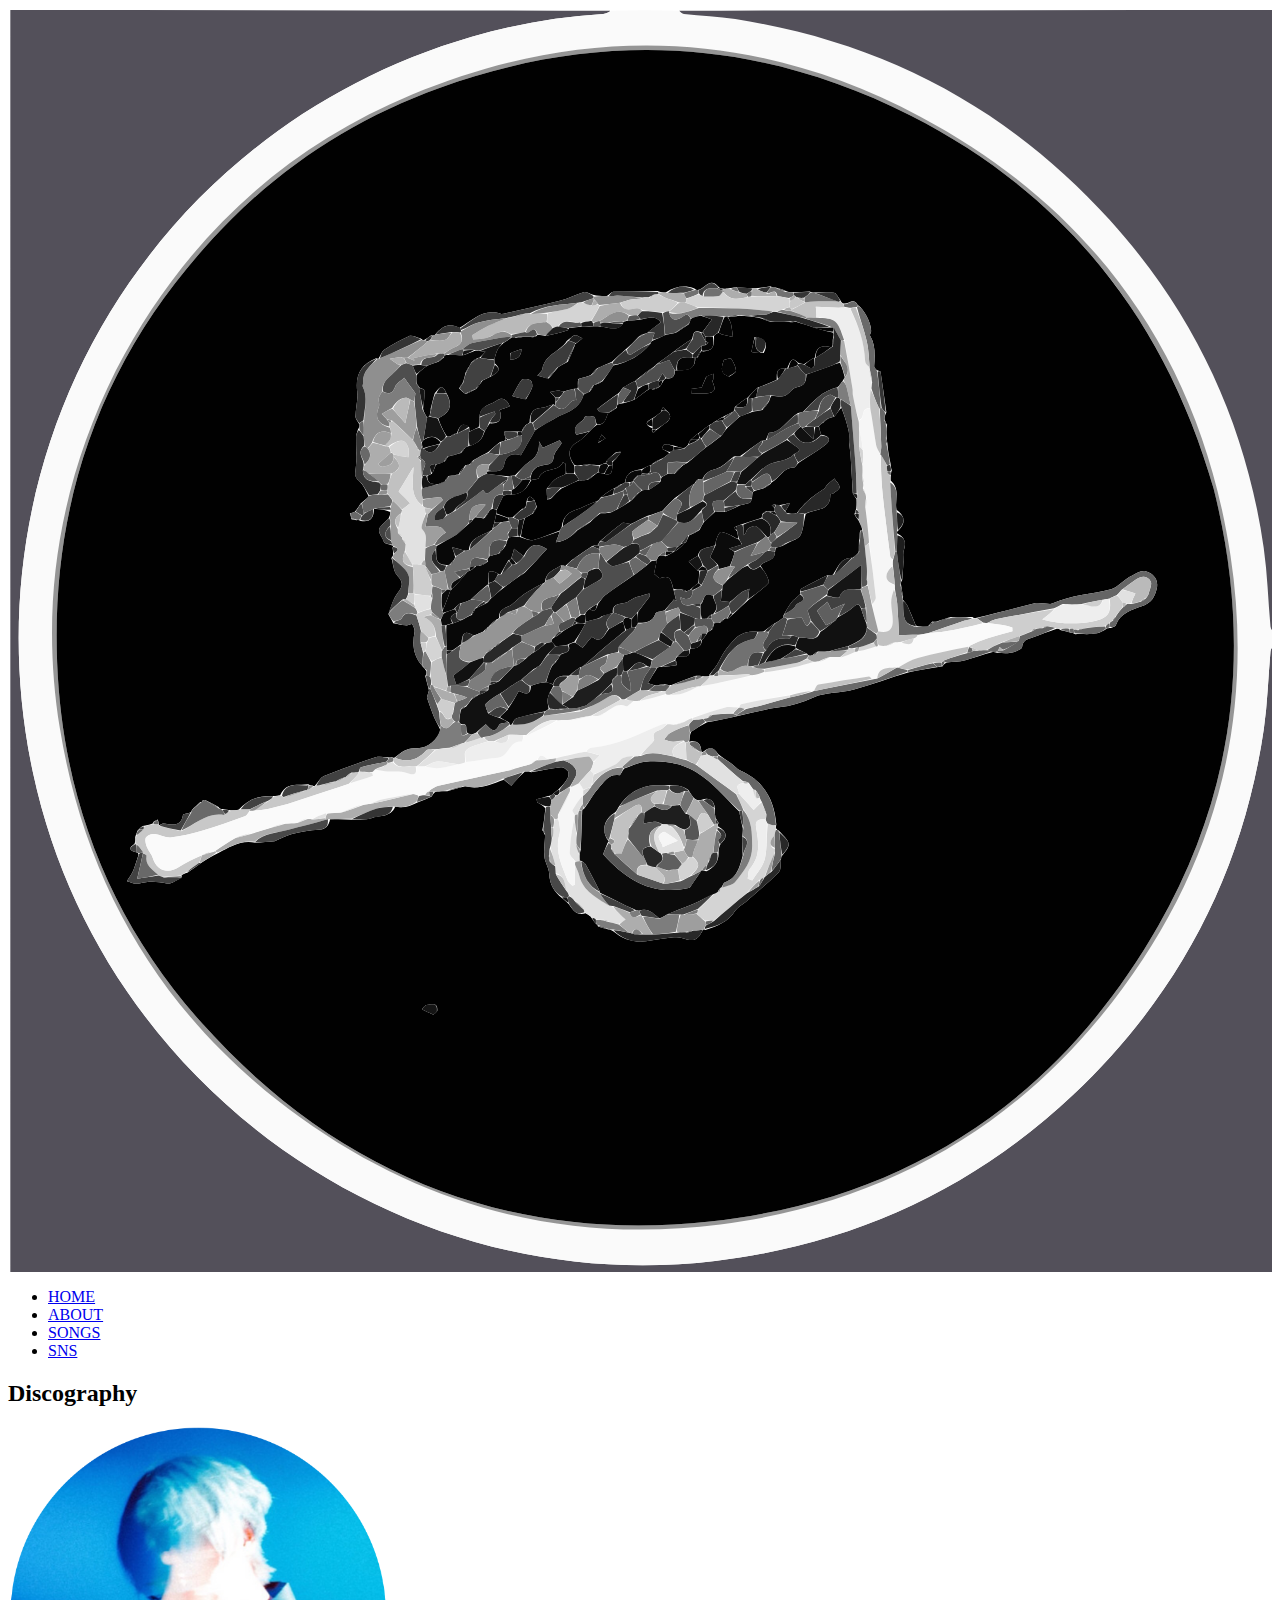
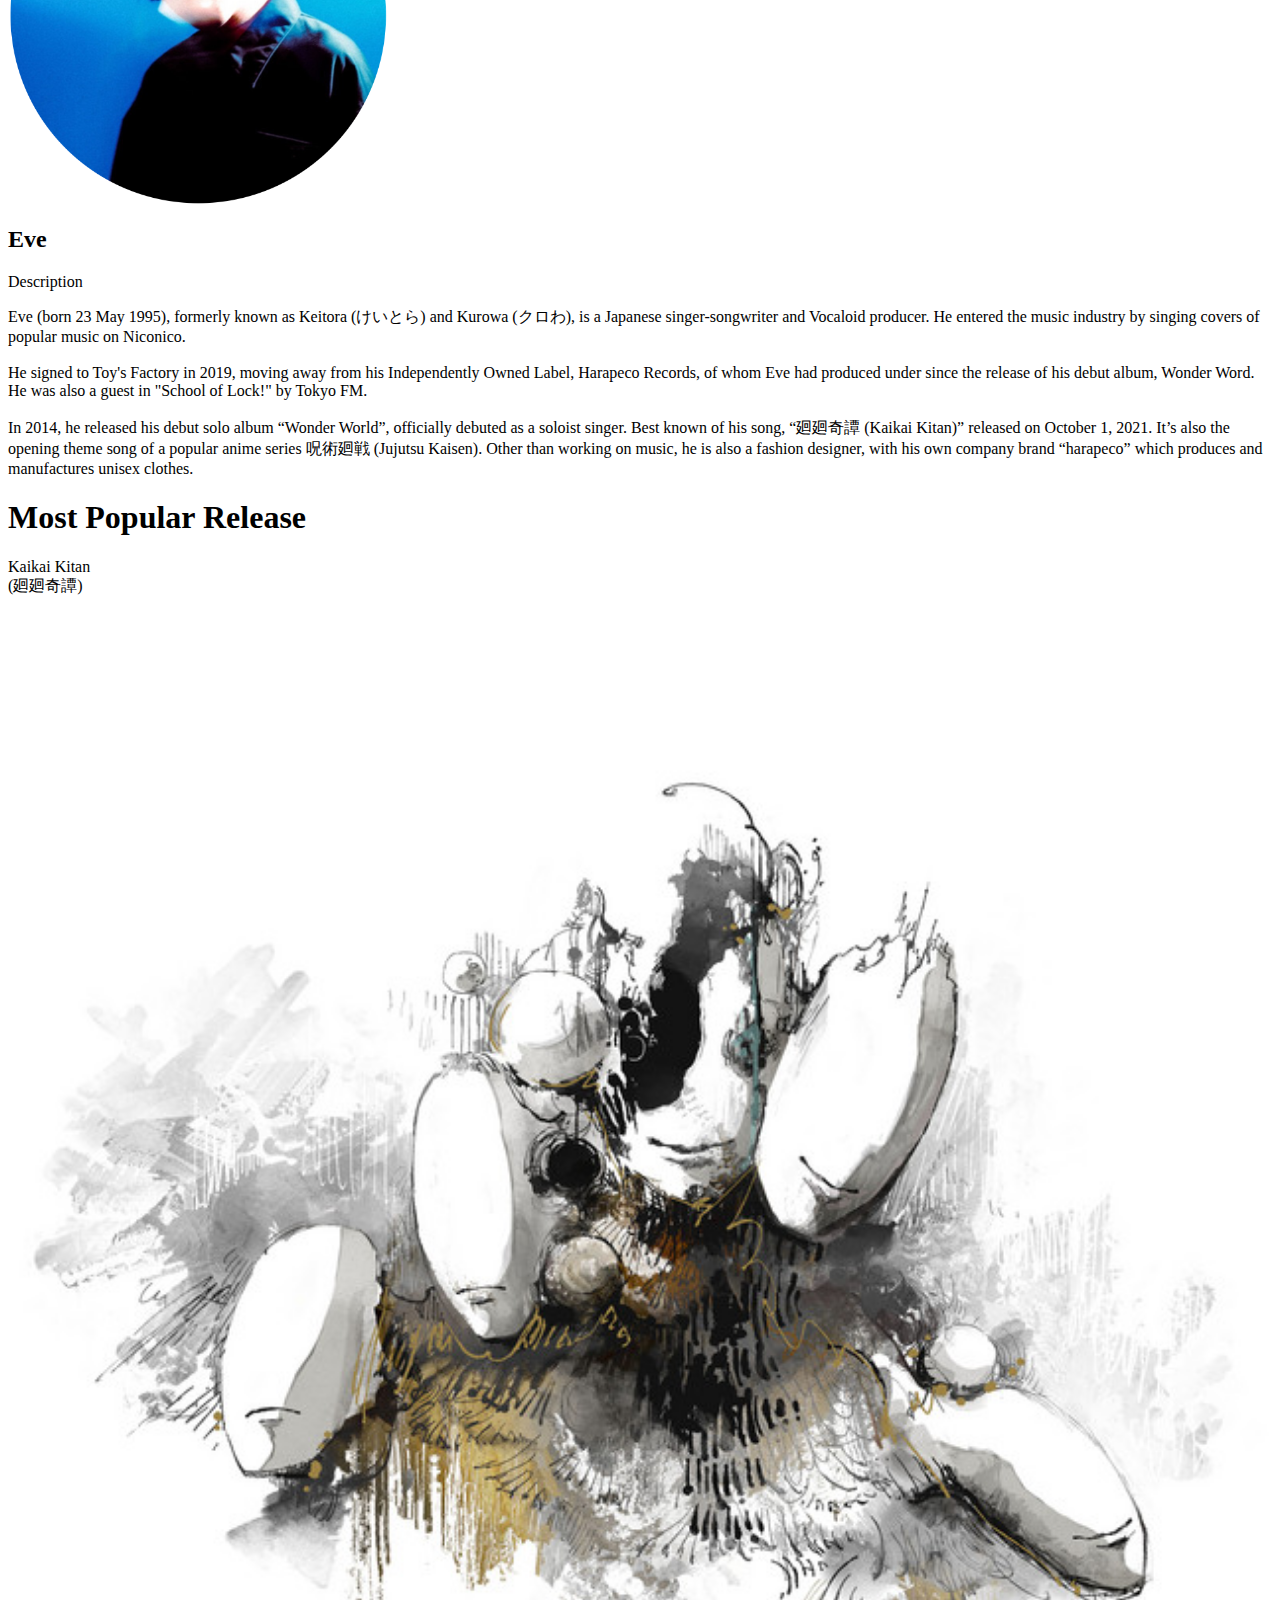
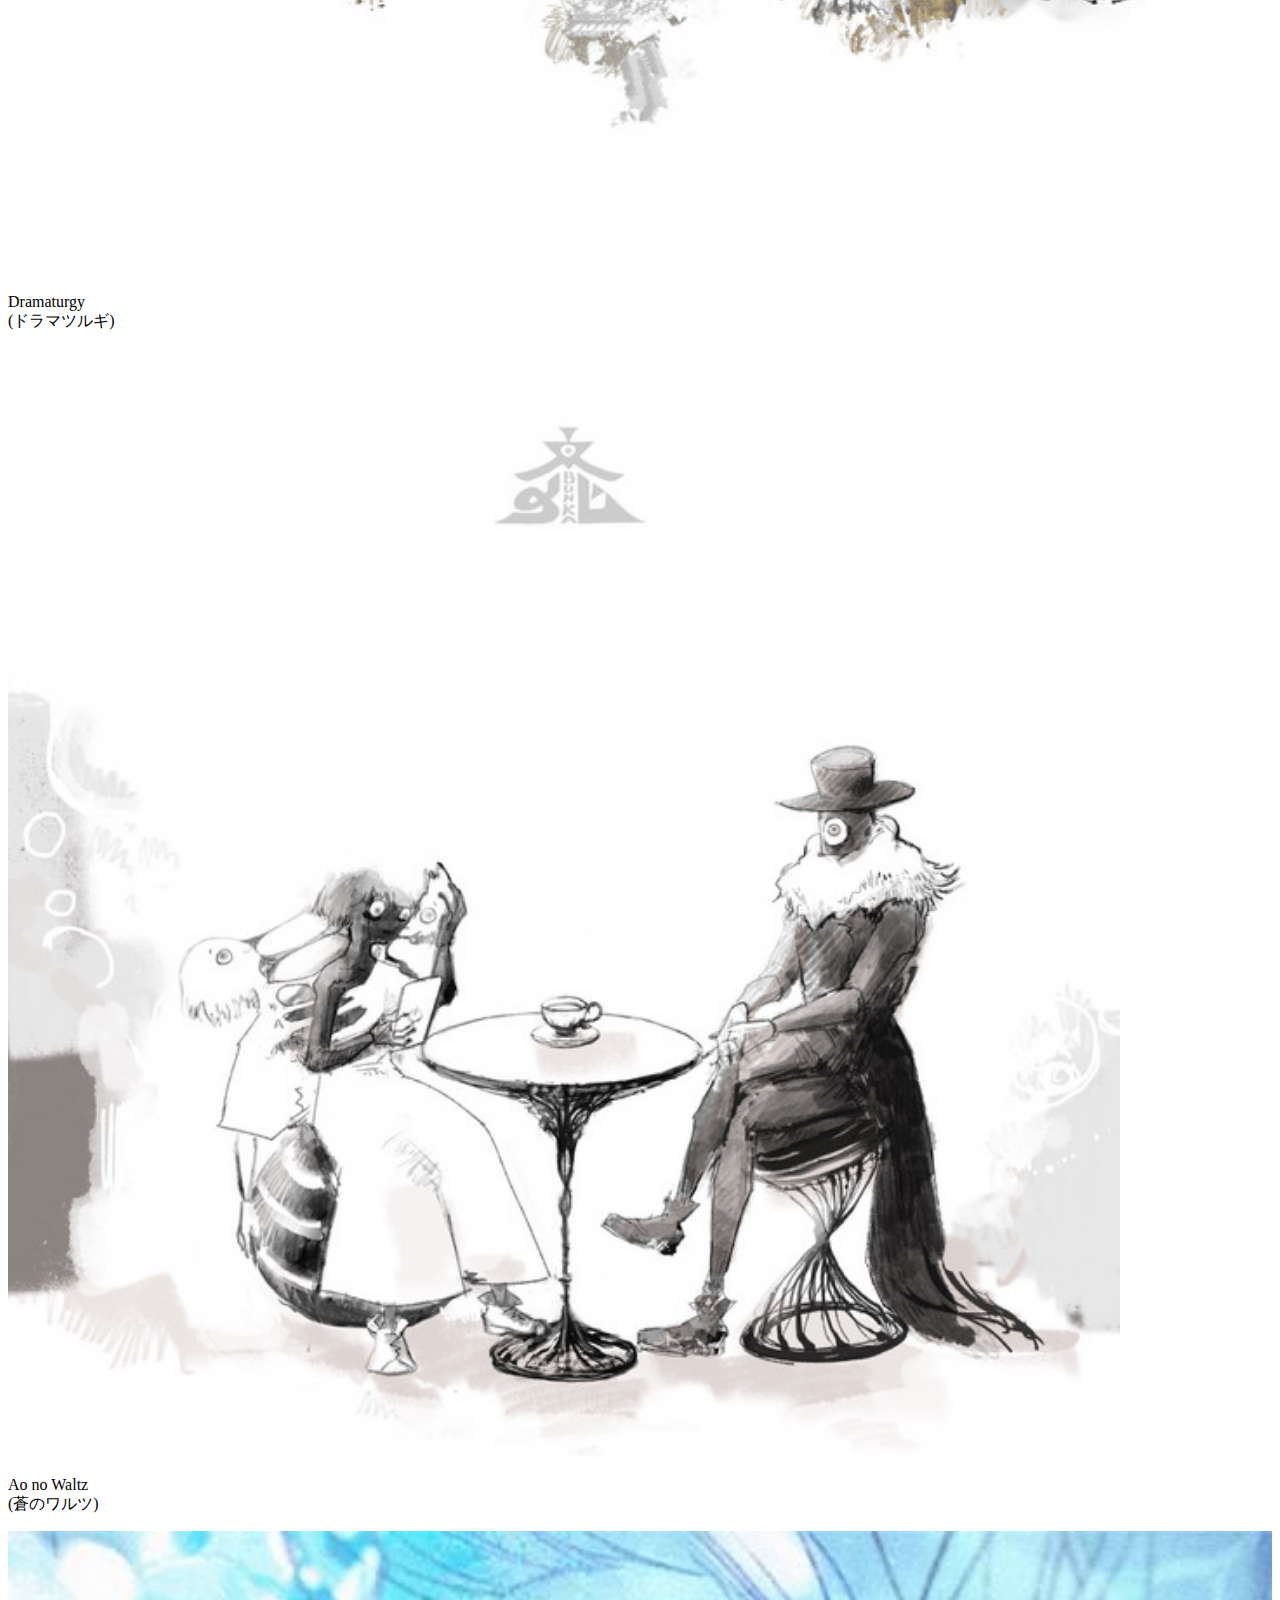
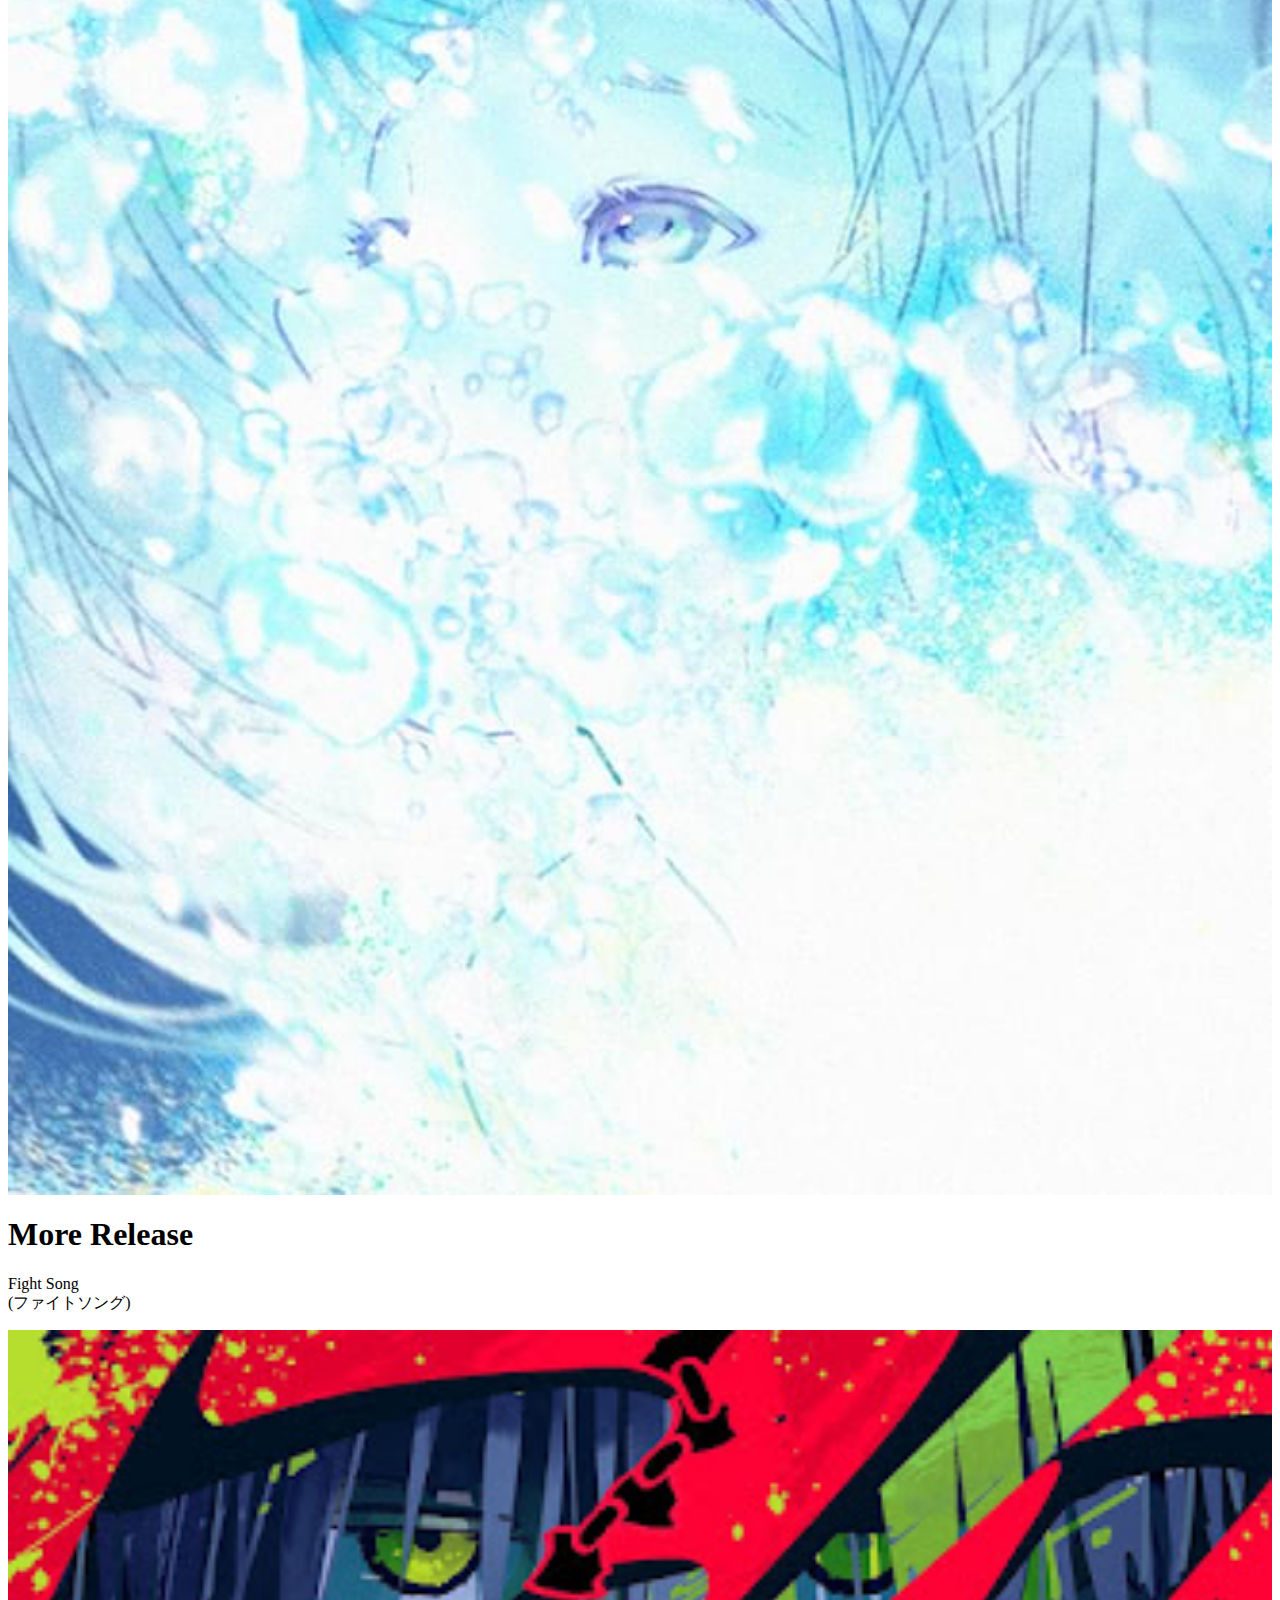
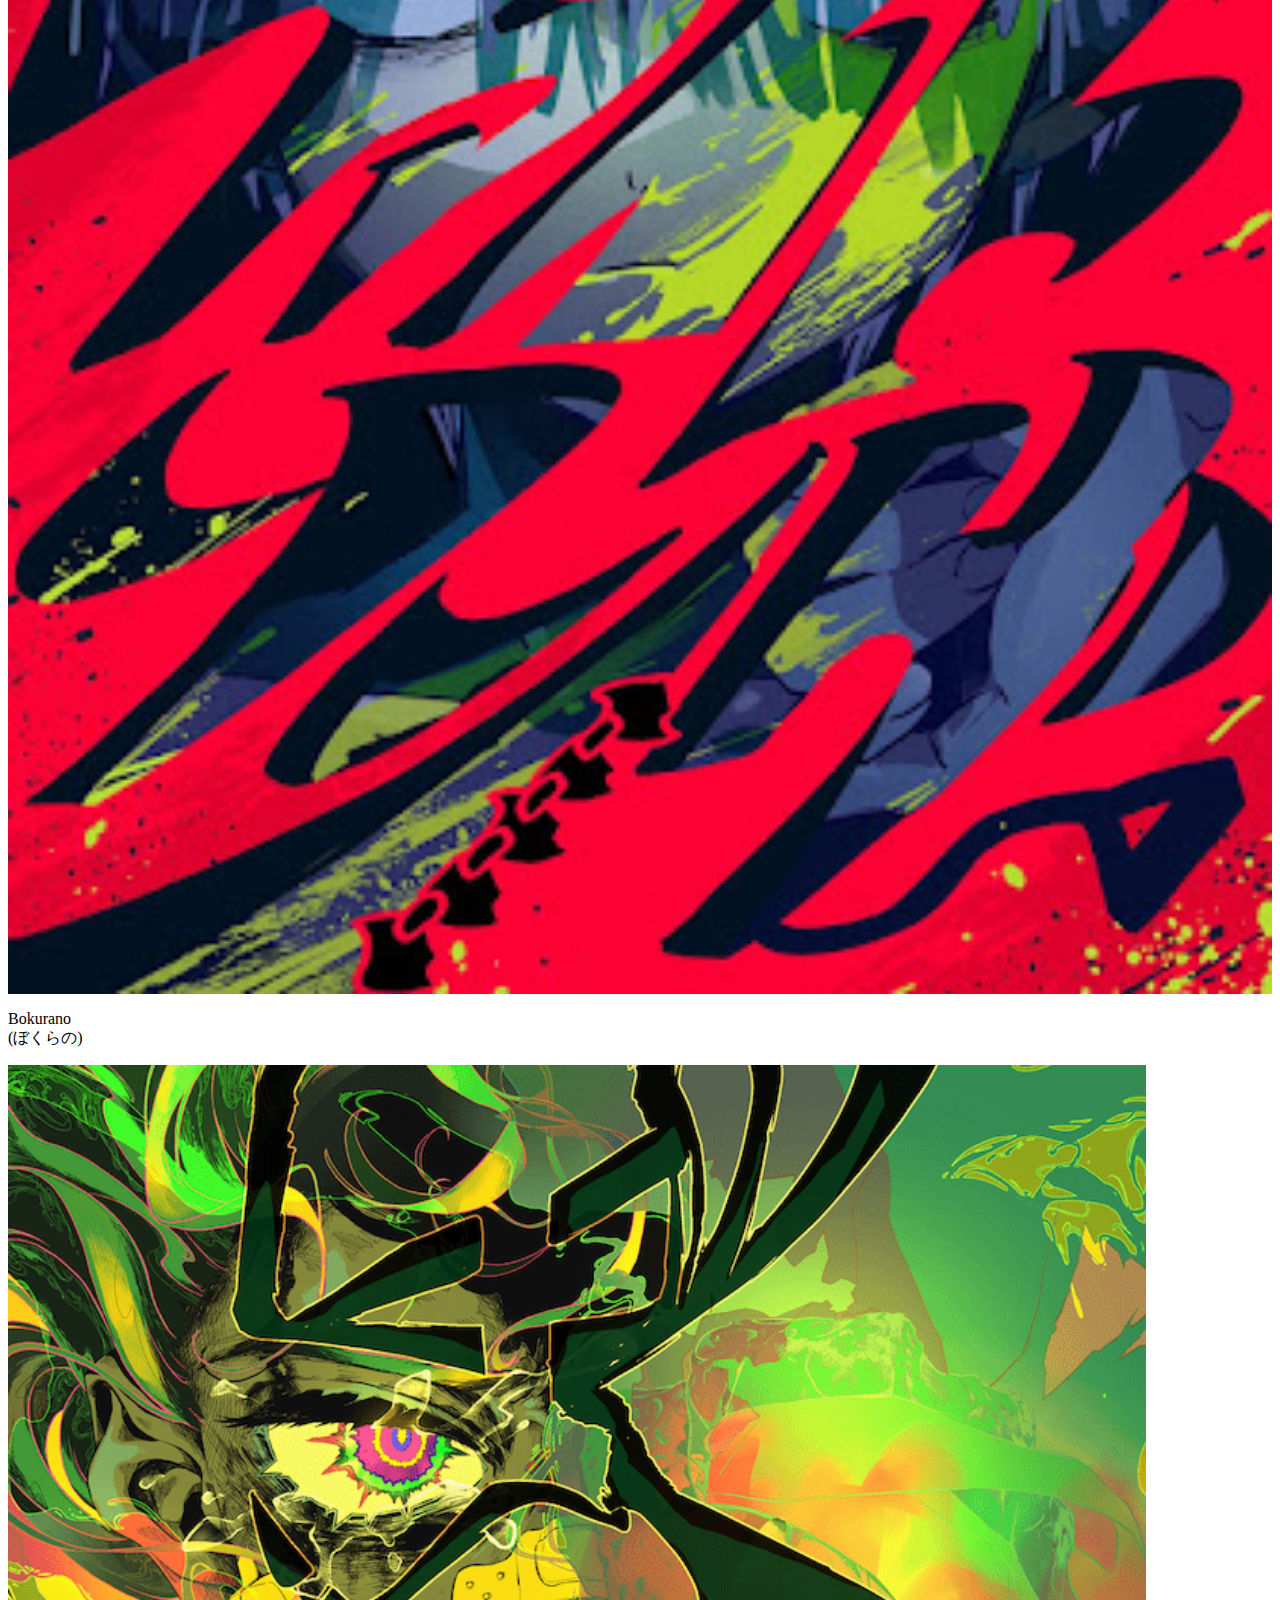
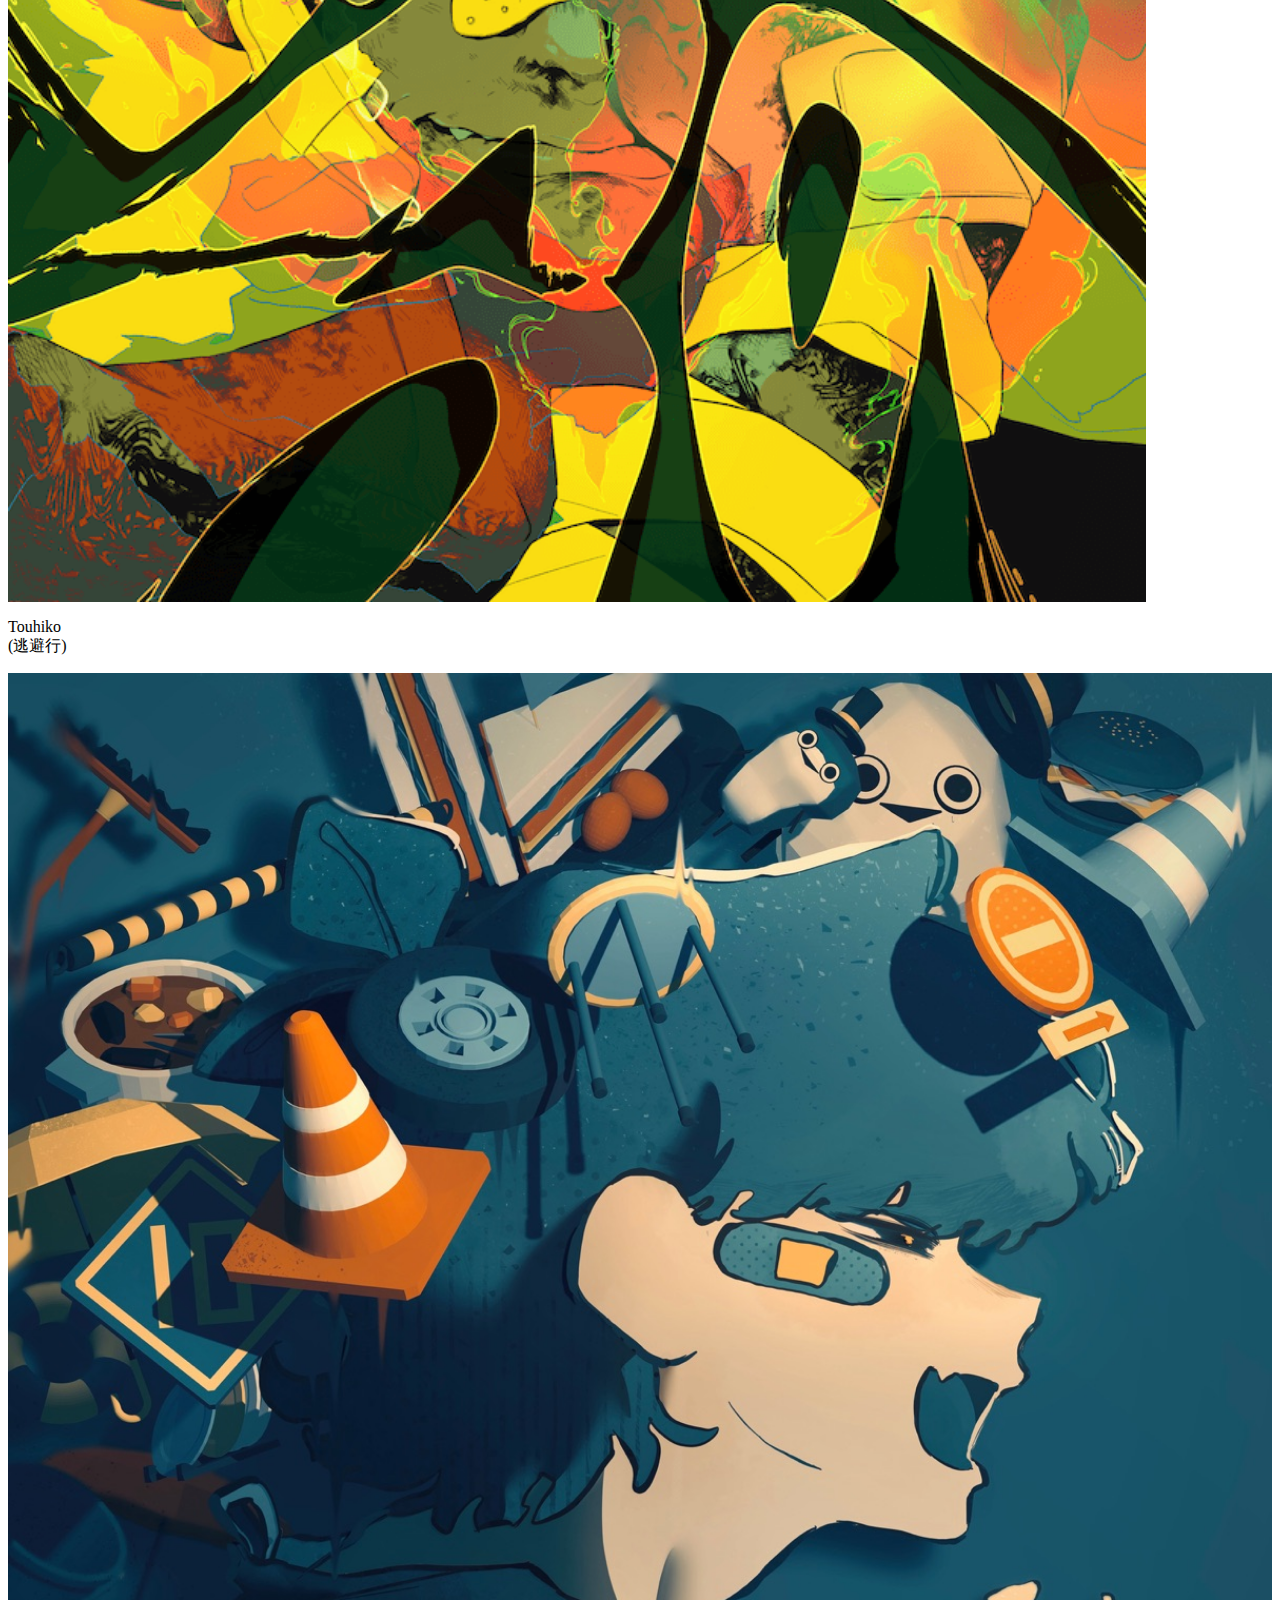
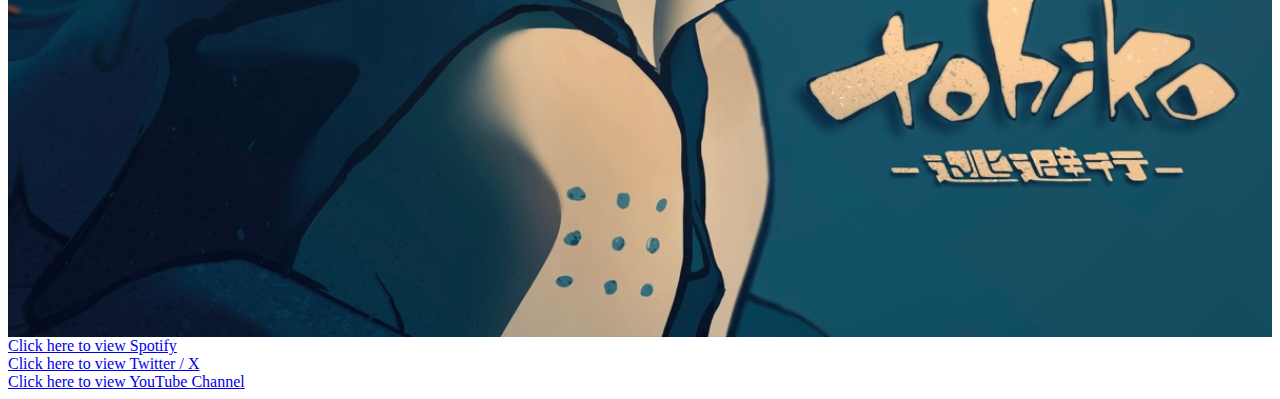
==== commit 98383b18: "Update index.html" ====
--- a/index.html
+++ b/index.html
@@ -3,7 +3,7 @@
     <meta charset="UTF-8">
     <meta name="viewport" content="width=device-width, initial-scale=1.0">
     <title>Singe Web Page Design</title>
-    <link rel="stylesheet" href="CSS/style.css">
+    <link rel="stylesheet" href="style.css">
 </head>
 <body>
     <div class="grid-container">
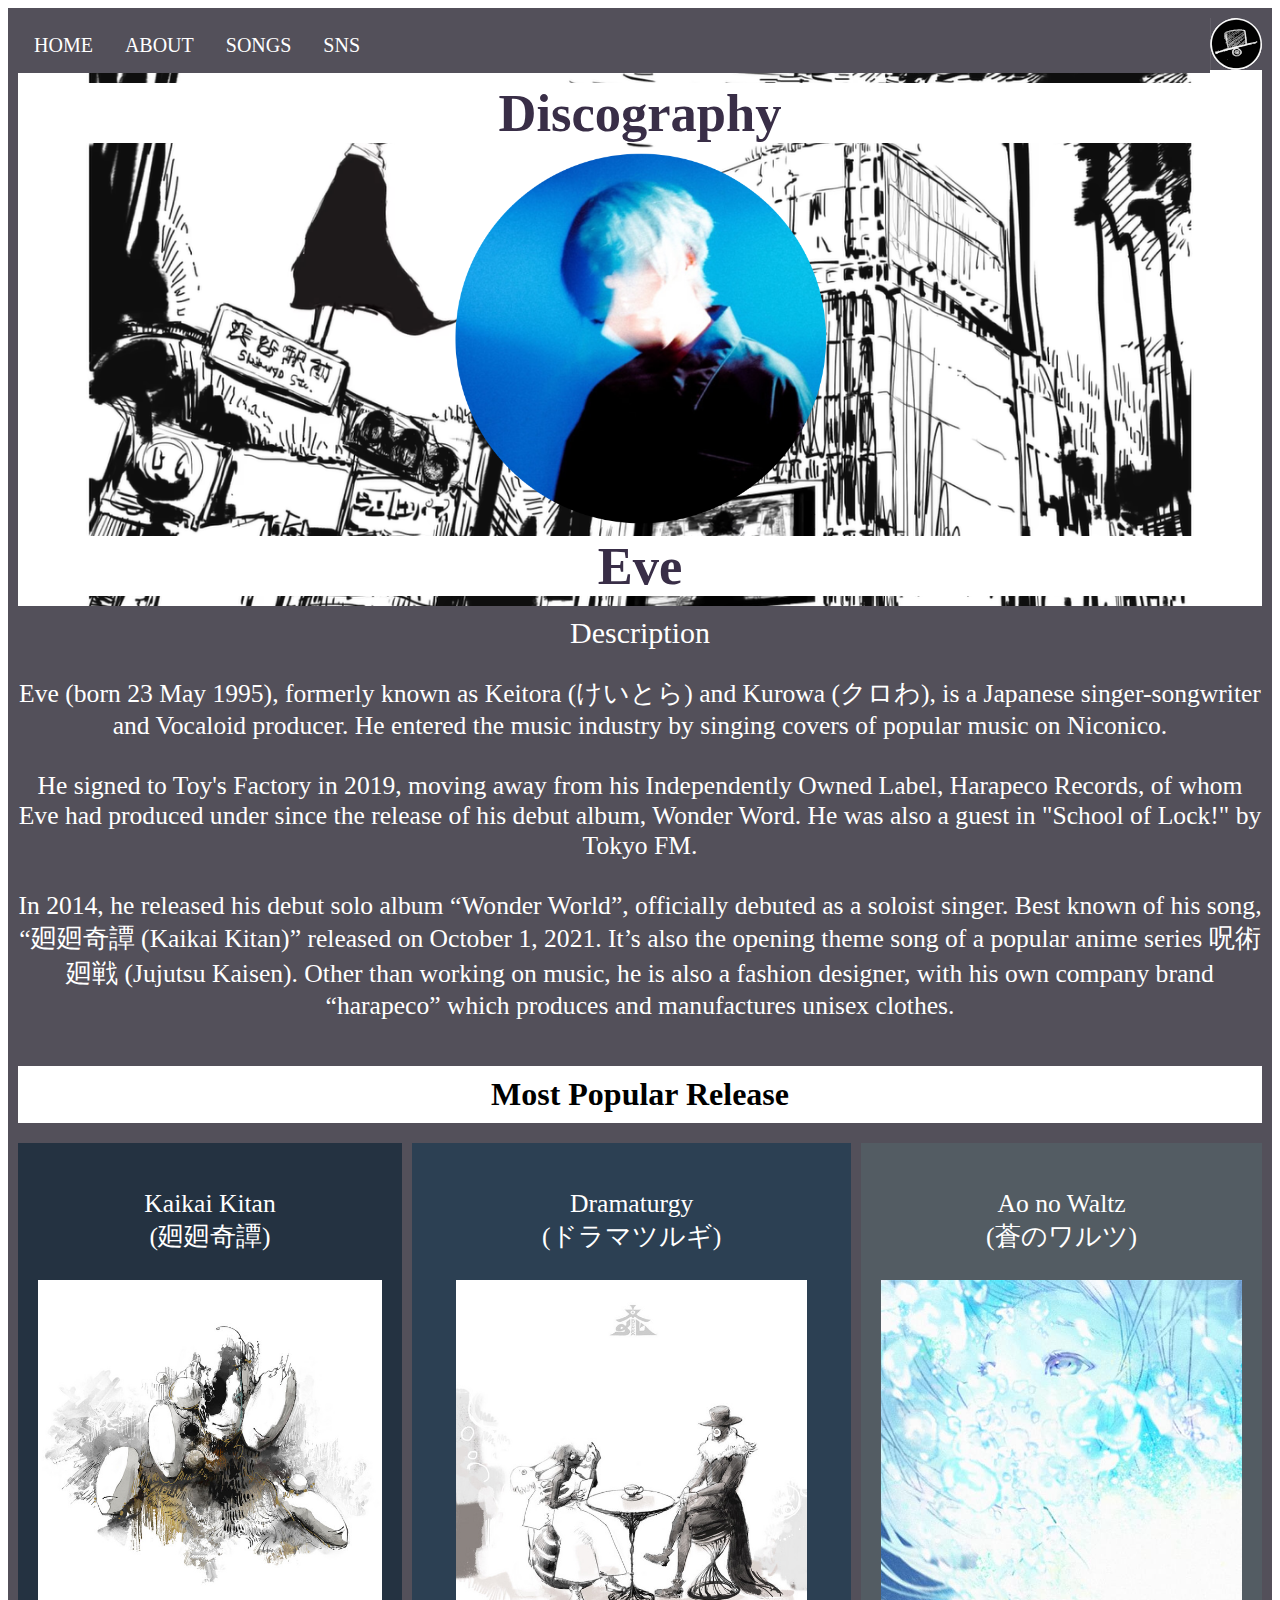
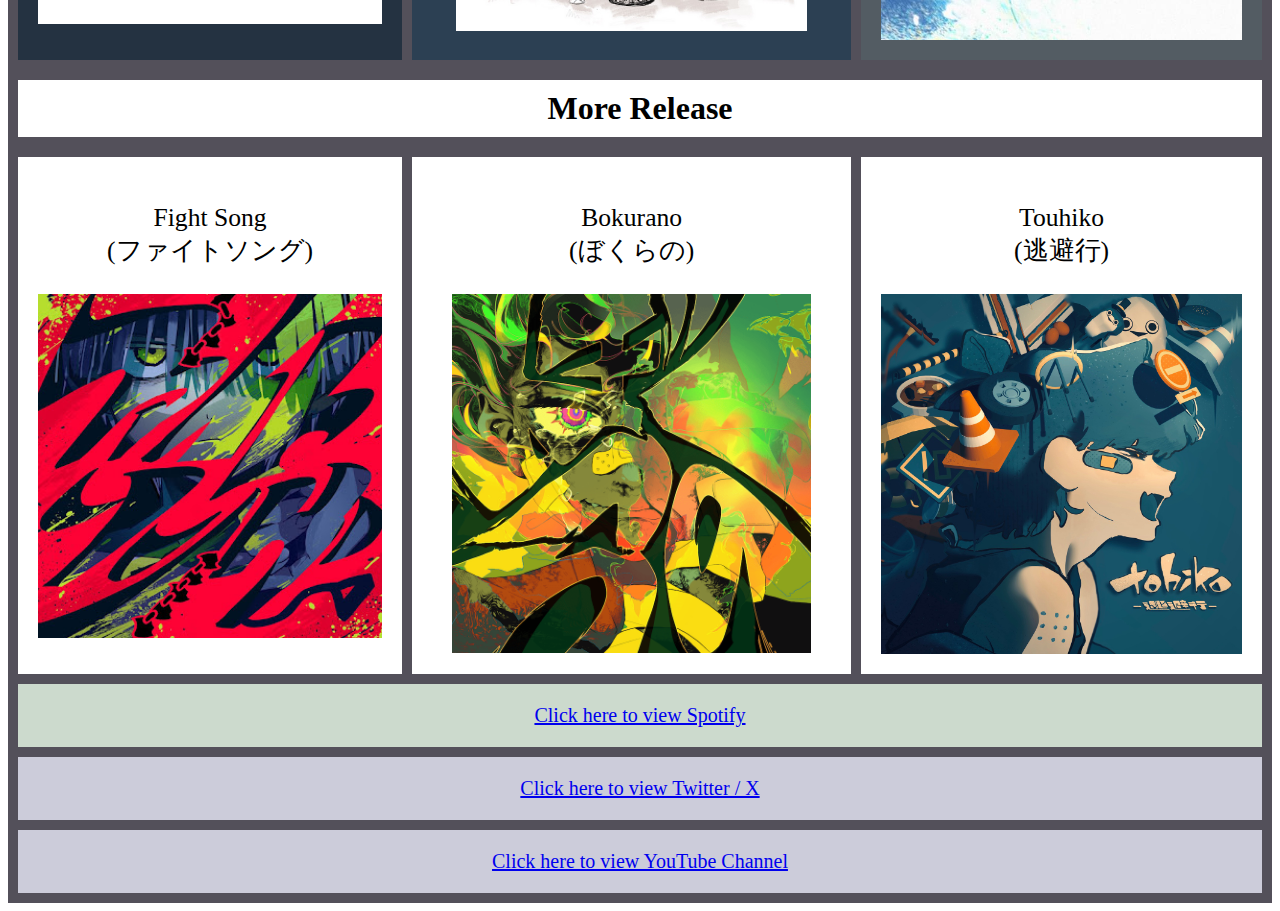
==== commit cb89943f: "Update index.html" ====
--- a/index.html
+++ b/index.html
@@ -2,7 +2,7 @@
 <head>
     <meta charset="UTF-8">
     <meta name="viewport" content="width=device-width, initial-scale=1.0">
-    <title>Singe Web Page Design</title>
+    <title>Multiple Web Page Design</title>
     <link rel="stylesheet" href="style.css">
 </head>
 <body>
--- a/style.css
+++ b/style.css
@@ -0,0 +1,189 @@
+* {
+    box-sizing: border-box; 
+}
+.home {
+    background-color: black;
+}
+.logo {
+    width: 4.05vw;
+    float: right;
+}
+ul {
+    list-style: none;
+    margin: 0;
+    padding: 0;
+    overflow: hidden;
+    background-color: rgb(83, 80, 90);
+    opacity: 30px;
+    text-align: center;
+}
+li {
+    float: left;
+    text-align: center;
+}
+li a {
+    display: block;
+    text-align: center;
+    color: rgb(255, 255, 255);
+    padding: 16px;
+    text-decoration: none;
+}
+.grid-container {
+    display: grid;
+    grid-template-areas: 
+    'header header header header header header'
+    'des des des des des des'
+    'title title title title title title'
+    'nav nav content content content2 content2'
+    'mor mor mor mor mor mor'
+    'con con con2 con2 con3 con3'
+    'fot fot fot fot fot fot'
+    'foot foot foot foot foot foot'
+    'footer footer footer footer footer footer';
+    gap: 10px;
+    background-color: rgb(83, 80, 90);
+    padding: 10px;
+}
+.header {
+    background-image: url(./Background.png);
+    background-size: cover;
+    background-color: aliceblue;
+    
+    text-align: center;
+    font-size: 35px;
+    color: rgb(57, 46, 71);
+    grid-area: header;
+}
+h {
+    padding: 10px;
+    font-size: 30px;
+}
+p {
+    font-size: 2vw;
+}
+.description {
+    grid-area: des;
+    text-align: center;
+    color: white;
+}
+.middle {
+    grid-area: title;
+    text-align: center;
+}
+h1 {
+    text-align: center;
+    margin-top: 10px;
+    margin-bottom: 10px;
+    background-color: white;
+    padding: 10px;
+}
+h2 {
+    margin-top: 10px;
+    margin-bottom: 10px;
+    background-color: white;
+    
+}
+.nav {
+    color: white;
+    padding: 20px;
+    background-color: rgb(36, 50, 65);
+    grid-area: nav;
+    text-align: center;
+    width: 100%;
+}
+.nav ul {
+    list-style-type: none;
+}
+.content {
+    color: white;
+    width: 100%;
+    padding: 20px;
+    background-color: rgb(44, 64, 83);
+    grid-area: content;
+    text-align: center;
+}
+.content2 {
+    color: white;
+    width: 100%;
+    padding: 20px;
+    background-color: rgb(83, 92, 99);
+    grid-area: content2;
+    text-align: center;
+}
+.after {
+    grid-area: mor;
+    text-align: center;
+}
+.con {
+    color: rgb(0, 0, 0);
+    padding: 20px;
+    background-color: rgb(255, 255, 255);
+    grid-area: con;
+    text-align: center;
+    width: 100%;
+}
+.con2 {
+    color: rgb(0, 0, 0);
+    padding: 20px;
+    background-color: rgb(255, 255, 255);
+    grid-area: con2;
+    text-align: center;
+    width: 100%;
+}
+.con3 {
+    color: rgb(0, 0, 0);
+    padding: 20px;
+    background-color: rgb(255, 255, 255);
+    grid-area: con3;
+    text-align: center;
+    width: 100%;
+}
+.foot {
+    background-color: rgb(204, 218, 205);
+    padding: 20px;
+    text-align: center;
+    color: azure;
+    grid-area: fot; 
+}
+.foot2 {
+    background-color: rgb(204, 204, 218);
+    padding: 20px;
+    text-align: center;
+    color: azure;
+    grid-area: foot; 
+}
+.footer {
+    background-color: rgb(204, 204, 218);
+    padding: 20px;
+    text-align: center;
+    color: azure;
+    grid-area: footer;
+}
+
+a:hover {
+    background-color: rgb(13, 13, 44);
+    color: rgb(255, 255, 255);
+    padding: 15px;
+}
+
+a {
+    font-size: 20px;
+}
+@media (max-width: 800px) {
+    .grid-container  {
+      grid-template-areas: 
+      'header header header header header header'
+      'des des des des des des'
+      'title title title title title title'
+      'nav nav nav nav nav nav'
+      'content content content content content content'
+      'content2 content2 content2 content2 content2 content2'
+      'mor mor mor mor mor mor'
+      'con con con con con con'
+      'con2 con2 con2 con2 con2 con2'
+      'con3 con3 con3 con3 con3 con3'
+      'fot fot fot fot fot fot'
+      'foot foot foot foot foot foot'
+      'footer footer footer footer footer footer';
+    }
+  }
